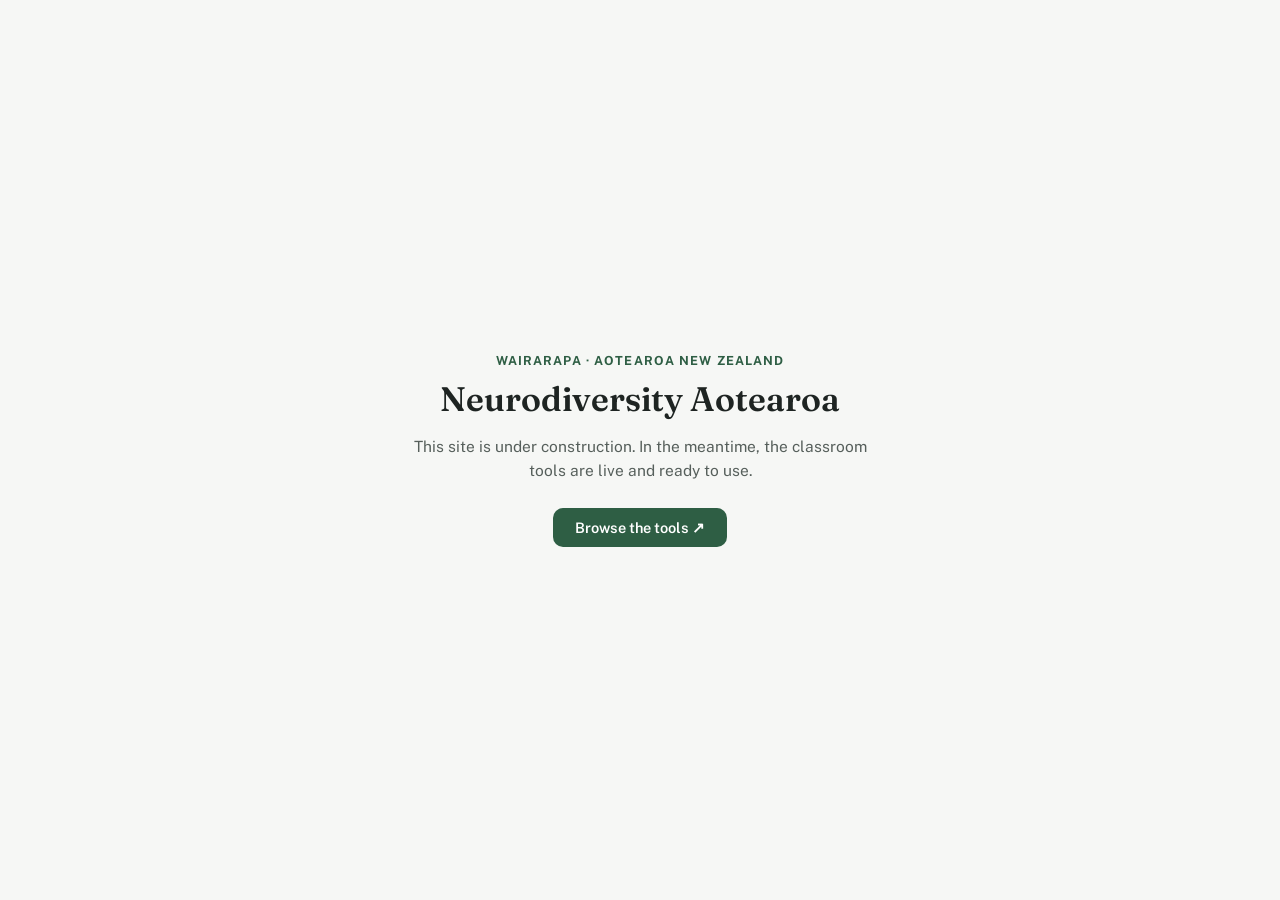
==== index.html @ 2de3a567 "Initial site: placeholder homepage and Tools page" ====
<!DOCTYPE html>
<html lang="en">
<head>
<meta charset="UTF-8">
<meta name="viewport" content="width=device-width, initial-scale=1.0">
<title>Neurodiversity Aotearoa</title>
<link rel="preconnect" href="https://fonts.googleapis.com">
<link rel="stylesheet" href="https://fonts.googleapis.com/css2?family=Fraunces:opsz,wght@9..144,500;9..144,600;9..144,700&family=Public+Sans:wght@400;500;600;700&display=swap">
<style>
  :root {
    --bg: #F6F7F5; --surface: #FFFFFF; --ink: #1E2422; --ink-soft: #565F5B;
    --navy: #1F3864; --accent-strong: #2E5E44; --accent-soft: #E4EFE6; --border: #DDE3DB;
  }
  @media (prefers-color-scheme: dark) {
    :root {
      --bg: #12161A; --surface: #1A2024; --ink: #ECEFEC; --ink-soft: #A9B2AC;
      --navy: #8FAAD6; --accent-strong: #98CDAE; --accent-soft: #1D2B24; --border: #2A3236;
    }
  }
  * { box-sizing: border-box; }
  body {
    margin: 0; min-height: 100vh; display: flex; align-items: center; justify-content: center;
    background: var(--bg); color: var(--ink);
    font-family: "Public Sans", -apple-system, "Segoe UI", Roboto, Arial, sans-serif;
    padding: 24px; text-align: center;
  }
  .card { max-width: 480px; }
  .eyebrow {
    font-size: 12.5px; font-weight: 700; letter-spacing: 0.09em; text-transform: uppercase;
    color: var(--accent-strong); display: block; margin-bottom: 10px;
  }
  h1 { font-family: "Fraunces", Georgia, serif; font-weight: 600; font-size: clamp(26px, 5vw, 34px); margin: 0 0 14px; }
  p { color: var(--ink-soft); font-size: 15.5px; line-height: 1.55; margin: 0 0 26px; }
  .btn {
    display: inline-flex; align-items: center; gap: 8px;
    font-family: "Public Sans", sans-serif; font-size: 14.5px; font-weight: 600;
    text-decoration: none; padding: 11px 22px; border-radius: 10px;
    background: var(--accent-strong); color: #FFFFFF;
  }
  .btn:hover { opacity: 0.9; }
</style>
</head>
<body>
  <div class="card">
    <span class="eyebrow">Wairarapa · Aotearoa New Zealand</span>
    <h1>Neurodiversity Aotearoa</h1>
    <p>This site is under construction. In the meantime, the classroom tools are live and ready to use.</p>
    <a class="btn" href="/tools/">Browse the tools ↗</a>
  </div>
</body>
</html>
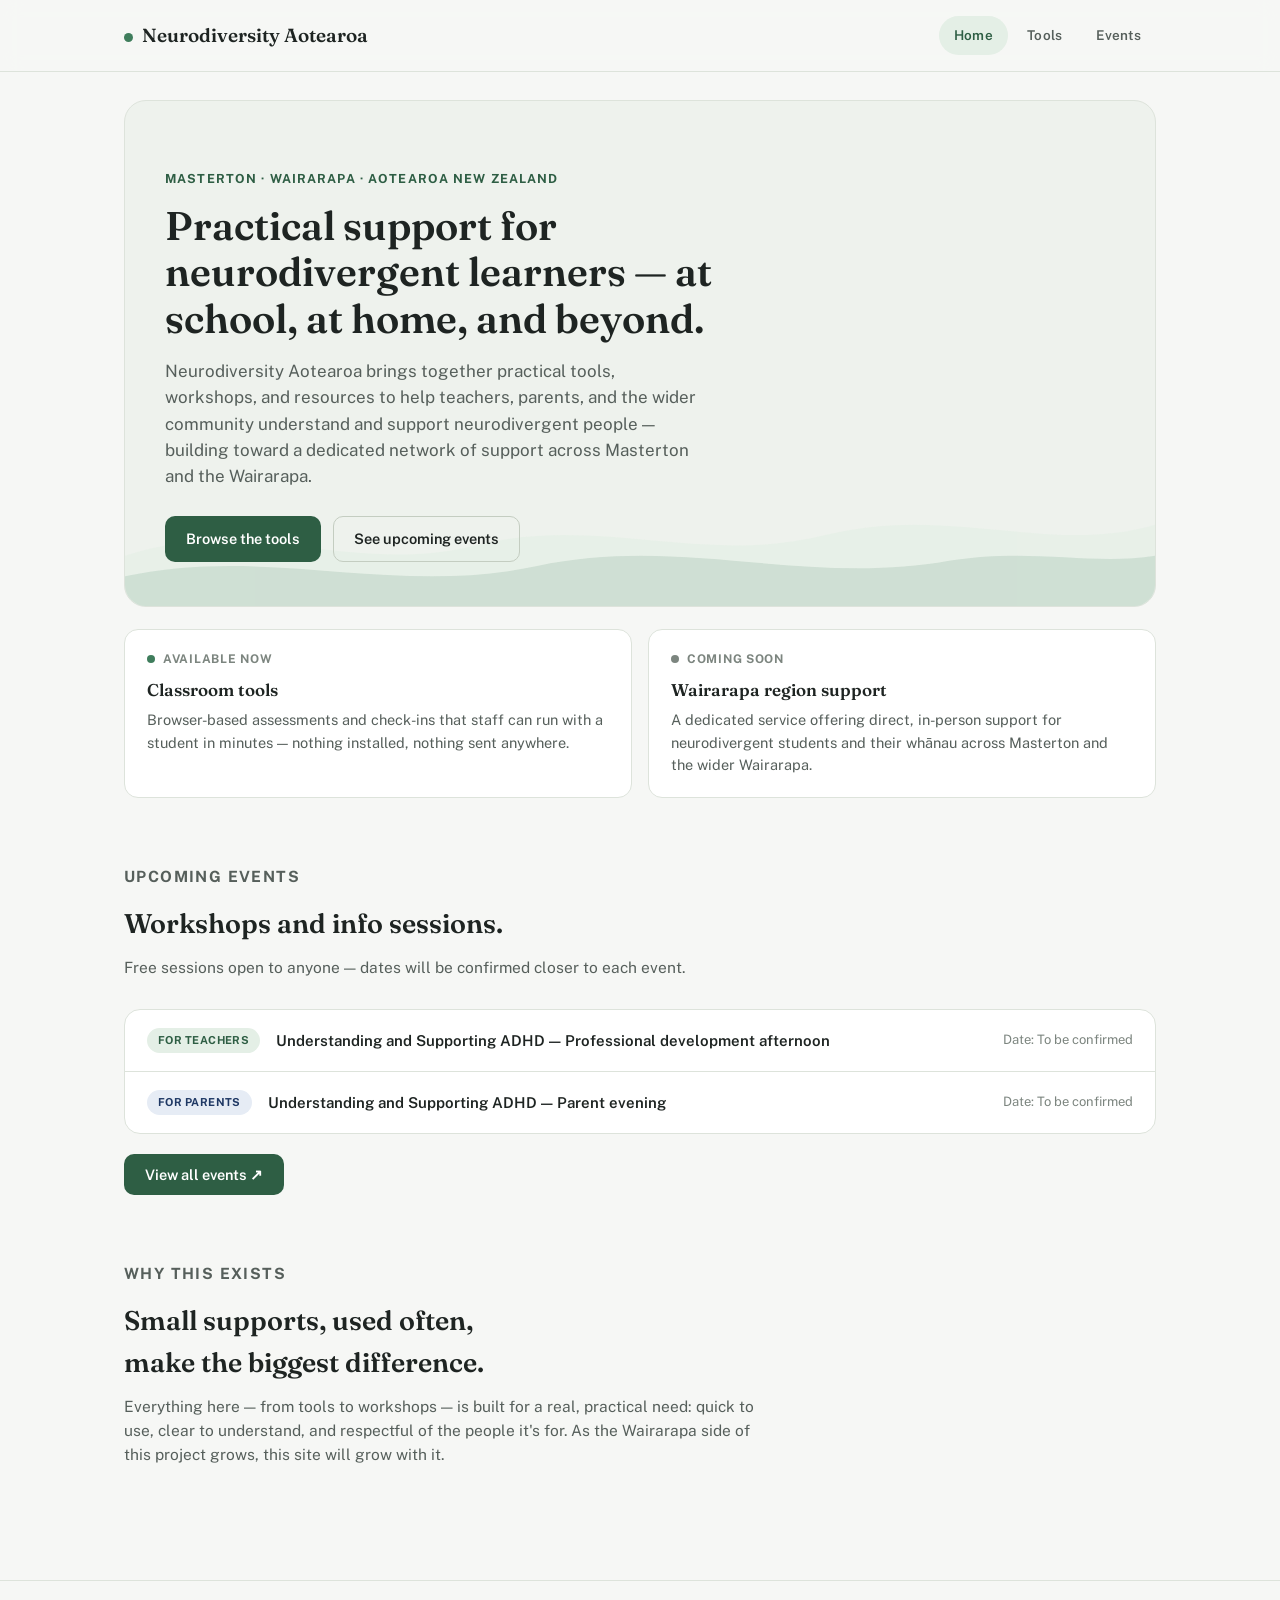
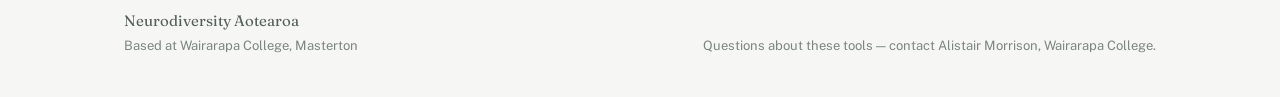
==== commit 1494cdee: "Publish full homepage with Events, link Tools nav to /tools/, add local SEO tags for Masterton/Waira" ====
--- a/index.html
+++ b/index.html
@@ -2,50 +2,577 @@
 <html lang="en">
 <head>
 <meta charset="UTF-8">
+<title>Neurodiversity Aotearoa — ADHD & Neurodiversity Support in Masterton & Wairarapa</title>
 <meta name="viewport" content="width=device-width, initial-scale=1.0">
-<title>Neurodiversity Aotearoa</title>
+<meta name="description" content="Practical ADHD and neurodiversity tools, workshops, and resources for teachers, parents, and whānau in Masterton and the wider Wairarapa, New Zealand.">
+<link rel="canonical" href="https://neurodiverse.nz/">
+<meta property="og:title" content="Neurodiversity Aotearoa">
+<meta property="og:description" content="Practical ADHD and neurodiversity tools, workshops, and resources for teachers, parents, and whānau in Masterton and the wider Wairarapa.">
+<meta property="og:type" content="website">
+<meta property="og:url" content="https://neurodiverse.nz/">
+<script type="application/ld+json">
+{
+  "@context": "https://schema.org",
+  "@type": "Organization",
+  "name": "Neurodiversity Aotearoa",
+  "url": "https://neurodiverse.nz/",
+  "description": "Practical ADHD and neurodiversity support — tools, workshops, and resources for teachers, parents, and the wider community.",
+  "areaServed": [
+    { "@type": "City", "name": "Masterton" },
+    { "@type": "AdministrativeArea", "name": "Wairarapa" }
+  ]
+}
+</script>
 <link rel="preconnect" href="https://fonts.googleapis.com">
-<link rel="stylesheet" href="https://fonts.googleapis.com/css2?family=Fraunces:opsz,wght@9..144,500;9..144,600;9..144,700&family=Public+Sans:wght@400;500;600;700&display=swap">
+<link rel="stylesheet" href="https://fonts.googleapis.com/css2?family=Fraunces:opsz,wght@9..144,400;9..144,500;9..144,600;9..144,700&family=Public+Sans:wght@400;500;600;700&display=swap">
 <style>
   :root {
-    --bg: #F6F7F5; --surface: #FFFFFF; --ink: #1E2422; --ink-soft: #565F5B;
-    --navy: #1F3864; --accent-strong: #2E5E44; --accent-soft: #E4EFE6; --border: #DDE3DB;
-  }
+    --bg: #F6F7F5;
+    --bg-hero: #EEF2ED;
+    --surface: #FFFFFF;
+    --surface-2: #EDF0EC;
+    --ink: #1E2422;
+    --ink-soft: #565F5B;
+    --ink-faint: #7C857F;
+    --navy: #1F3864;
+    --navy-strong: #142748;
+    --accent: #3F7D5C;
+    --accent-strong: #2E5E44;
+    --accent-soft: #E4EFE6;
+    --border: #DDE3DB;
+    --border-strong: #C4CDC1;
+    --navy-soft: #E6ECF5;
+    --focus: #2E5E44;
+  }
+
   @media (prefers-color-scheme: dark) {
-    :root {
-      --bg: #12161A; --surface: #1A2024; --ink: #ECEFEC; --ink-soft: #A9B2AC;
-      --navy: #8FAAD6; --accent-strong: #98CDAE; --accent-soft: #1D2B24; --border: #2A3236;
+    :root:not([data-theme="light"]) {
+      --bg: #12161A;
+      --bg-hero: #161C1F;
+      --surface: #1A2024;
+      --surface-2: #1F262A;
+      --ink: #ECEFEC;
+      --ink-soft: #A9B2AC;
+      --ink-faint: #7C877F;
+      --navy: #8FAAD6;
+      --navy-strong: #B4C7E5;
+      --accent: #78B896;
+      --accent-strong: #98CDAE;
+      --accent-soft: #1D2B24;
+      --border: #2A3236;
+      --border-strong: #384046;
+      --navy-soft: #1B2733;
+      --focus: #98CDAE;
     }
   }
+
+  :root[data-theme="dark"] {
+    --bg: #12161A;
+    --bg-hero: #161C1F;
+    --surface: #1A2024;
+    --surface-2: #1F262A;
+    --ink: #ECEFEC;
+    --ink-soft: #A9B2AC;
+    --ink-faint: #7C877F;
+    --navy: #8FAAD6;
+    --navy-strong: #B4C7E5;
+    --accent: #78B896;
+    --accent-strong: #98CDAE;
+    --accent-soft: #1D2B24;
+    --border: #2A3236;
+    --border-strong: #384046;
+    --navy-soft: #1B2733;
+    --focus: #98CDAE;
+  }
+
   * { box-sizing: border-box; }
+
+  html { scroll-behavior: smooth; }
+
   body {
-    margin: 0; min-height: 100vh; display: flex; align-items: center; justify-content: center;
-    background: var(--bg); color: var(--ink);
+    margin: 0;
+    background: var(--bg);
+    color: var(--ink);
     font-family: "Public Sans", -apple-system, "Segoe UI", Roboto, Arial, sans-serif;
-    padding: 24px; text-align: center;
-  }
-  .card { max-width: 480px; }
+    font-size: 16px;
+    line-height: 1.55;
+    -webkit-font-smoothing: antialiased;
+  }
+
+  h1, h2, h3 {
+    font-family: "Fraunces", Georgia, serif;
+    color: var(--ink);
+    margin: 0;
+    text-wrap: balance;
+    font-weight: 600;
+  }
+
+  a { color: var(--accent-strong); }
+
+  a:focus-visible, button:focus-visible {
+    outline: 2.5px solid var(--focus);
+    outline-offset: 2px;
+    border-radius: 4px;
+  }
+
   .eyebrow {
-    font-size: 12.5px; font-weight: 700; letter-spacing: 0.09em; text-transform: uppercase;
-    color: var(--accent-strong); display: block; margin-bottom: 10px;
-  }
-  h1 { font-family: "Fraunces", Georgia, serif; font-weight: 600; font-size: clamp(26px, 5vw, 34px); margin: 0 0 14px; }
-  p { color: var(--ink-soft); font-size: 15.5px; line-height: 1.55; margin: 0 0 26px; }
+    font-size: 12.5px;
+    font-weight: 700;
+    letter-spacing: 0.09em;
+    text-transform: uppercase;
+    color: var(--accent-strong);
+  }
+
+  /* ---------- header ---------- */
+  header {
+    position: sticky;
+    top: 0;
+    z-index: 20;
+    background: color-mix(in srgb, var(--bg) 88%, transparent);
+    backdrop-filter: blur(10px);
+    border-bottom: 1px solid var(--border);
+  }
+  .header-inner {
+    max-width: 1080px;
+    margin: 0 auto;
+    padding: 16px 24px;
+    display: flex;
+    align-items: center;
+    justify-content: space-between;
+    gap: 20px;
+  }
+  .wordmark {
+    display: flex;
+    align-items: baseline;
+    gap: 9px;
+    font-family: "Fraunces", Georgia, serif;
+    font-weight: 600;
+    font-size: 19px;
+    color: var(--ink);
+    text-decoration: none;
+    cursor: pointer;
+    background: none;
+    border: none;
+    padding: 0;
+  }
+  .wordmark .mark {
+    width: 9px; height: 9px; border-radius: 50%;
+    background: var(--accent);
+    flex: none;
+  }
+  .wordmark small {
+    font-family: "Public Sans", sans-serif;
+    font-weight: 600;
+    font-size: 11px;
+    letter-spacing: 0.08em;
+    text-transform: uppercase;
+    color: var(--ink-faint);
+  }
+  nav { display: flex; gap: 4px; }
+  nav button, nav a {
+    font-family: "Public Sans", sans-serif;
+    font-size: 13.5px;
+    font-weight: 600;
+    letter-spacing: 0.02em;
+    color: var(--ink-soft);
+    background: none;
+    border: none;
+    padding: 9px 15px;
+    border-radius: 999px;
+    cursor: pointer;
+    text-decoration: none;
+    display: inline-block;
+  }
+  nav button:hover, nav a:hover { color: var(--ink); background: var(--surface-2); }
+  nav button[aria-current="page"], nav a[aria-current="page"] {
+    color: var(--accent-strong);
+    background: var(--accent-soft);
+  }
+
+  main { max-width: 1080px; margin: 0 auto; padding: 0 24px; }
+  .view { display: none; }
+  .view.active { display: block; }
+
+  /* ---------- hero ---------- */
+  .hero {
+    position: relative;
+    overflow: hidden;
+    background: var(--bg-hero);
+    border: 1px solid var(--border);
+    border-radius: 22px;
+    margin-top: 28px;
+    padding: 56px 40px 44px;
+  }
+  .hero-ridge {
+    position: absolute;
+    left: 0; right: 0; bottom: -1px;
+    width: 100%;
+    height: auto;
+    opacity: 0.9;
+  }
+  .hero-inner { position: relative; max-width: 620px; }
+  .hero h1 {
+    font-size: clamp(28px, 4vw, 40px);
+    line-height: 1.16;
+    margin-top: 14px;
+  }
+  .hero p.lede {
+    margin-top: 16px;
+    font-size: 17px;
+    color: var(--ink-soft);
+    max-width: 54ch;
+  }
+  .hero-actions { margin-top: 26px; display: flex; gap: 12px; flex-wrap: wrap; }
+
   .btn {
-    display: inline-flex; align-items: center; gap: 8px;
-    font-family: "Public Sans", sans-serif; font-size: 14.5px; font-weight: 600;
-    text-decoration: none; padding: 11px 22px; border-radius: 10px;
-    background: var(--accent-strong); color: #FFFFFF;
-  }
-  .btn:hover { opacity: 0.9; }
+    display: inline-flex;
+    align-items: center;
+    gap: 8px;
+    font-family: "Public Sans", sans-serif;
+    font-size: 14.5px;
+    font-weight: 600;
+    text-decoration: none;
+    padding: 11px 20px;
+    border-radius: 10px;
+    border: 1.5px solid transparent;
+    cursor: pointer;
+  }
+  .btn-primary { background: var(--accent-strong); color: #FFFFFF; }
+  .btn-primary:hover { background: var(--accent); }
+  .btn-ghost { background: transparent; border-color: var(--border-strong); color: var(--ink); }
+  .btn-ghost:hover { border-color: var(--accent-strong); color: var(--accent-strong); }
+
+  /* ---------- status strip ---------- */
+  .status-grid {
+    margin-top: 22px;
+    display: grid;
+    grid-template-columns: 1fr 1fr;
+    gap: 16px;
+  }
+  @media (max-width: 640px) { .status-grid { grid-template-columns: 1fr; } }
+  .status-card {
+    background: var(--surface);
+    border: 1px solid var(--border);
+    border-radius: 14px;
+    padding: 20px 22px;
+  }
+  .status-head { display: flex; align-items: center; gap: 8px; margin-bottom: 8px; }
+  .status-dot { width: 8px; height: 8px; border-radius: 50%; flex: none; }
+  .status-dot.live { background: var(--accent); }
+  .status-dot.next { background: var(--ink-faint); }
+  .status-label { font-size: 12px; font-weight: 700; letter-spacing: 0.06em; text-transform: uppercase; color: var(--ink-faint); }
+  .status-card h3 { font-size: 17px; font-weight: 600; margin-bottom: 6px; }
+  .status-card p { margin: 0; font-size: 14.5px; color: var(--ink-soft); }
+
+  /* ---------- section ---------- */
+  section.block { padding: 56px 0 24px; }
+  .section-head { max-width: 640px; margin-bottom: 30px; }
+  .section-head h2 { font-size: 27px; margin-top: 8px; }
+  .section-head p { margin-top: 10px; color: var(--ink-soft); font-size: 15.5px; }
+
+  /* ---------- tool cards ---------- */
+  .tool-grid {
+    display: grid;
+    grid-template-columns: repeat(2, 1fr);
+    gap: 20px;
+  }
+  @media (max-width: 720px) { .tool-grid { grid-template-columns: 1fr; } }
+
+  .tool-card {
+    background: var(--surface);
+    border: 1px solid var(--border);
+    border-radius: 16px;
+    padding: 26px 26px 24px;
+    display: flex;
+    flex-direction: column;
+    gap: 14px;
+  }
+  .tool-icon {
+    width: 42px; height: 42px;
+    border-radius: 11px;
+    background: var(--accent-soft);
+    color: var(--accent-strong);
+    display: flex; align-items: center; justify-content: center;
+    font-size: 19px;
+    flex: none;
+  }
+  .tool-card h3 { font-size: 19px; font-weight: 600; }
+  .tool-card p.desc { margin: 0; color: var(--ink-soft); font-size: 14.5px; flex: 1; }
+  .tool-meta {
+    display: flex; flex-wrap: wrap; gap: 8px;
+  }
+  .tool-tag {
+    font-size: 11.5px; font-weight: 600; letter-spacing: 0.03em;
+    color: var(--ink-faint);
+    background: var(--surface-2);
+    border: 1px solid var(--border);
+    border-radius: 999px;
+    padding: 4px 10px;
+  }
+  .tool-card .btn { margin-top: 4px; align-self: flex-start; }
+
+  /* ---------- event cards ---------- */
+  .event-grid {
+    display: grid;
+    grid-template-columns: repeat(2, 1fr);
+    gap: 20px;
+  }
+  @media (max-width: 720px) { .event-grid { grid-template-columns: 1fr; } }
+
+  .event-card {
+    background: var(--surface);
+    border: 1px solid var(--border);
+    border-radius: 16px;
+    padding: 26px 26px 24px;
+    display: flex;
+    flex-direction: column;
+    gap: 14px;
+  }
+  .event-tag {
+    display: inline-flex;
+    align-self: flex-start;
+    font-size: 11px;
+    font-weight: 700;
+    letter-spacing: 0.04em;
+    text-transform: uppercase;
+    padding: 4px 11px;
+    border-radius: 999px;
+  }
+  .event-tag.teachers { background: var(--accent-soft); color: var(--accent-strong); }
+  .event-tag.parents { background: var(--navy-soft); color: var(--navy); }
+  .event-card h3 { font-size: 19px; font-weight: 600; }
+  .event-subtitle { margin: -8px 0 0; font-size: 13.5px; color: var(--ink-faint); font-style: italic; }
+  .event-card p.desc { margin: 0; color: var(--ink-soft); font-size: 14.5px; }
+  .event-meta {
+    display: grid;
+    grid-template-columns: 1fr 1fr;
+    gap: 12px 16px;
+    margin: 4px 0 0;
+    padding-top: 16px;
+    border-top: 1px solid var(--border);
+  }
+  .event-meta div { display: flex; flex-direction: column; gap: 2px; }
+  .event-meta dt { font-size: 11px; font-weight: 700; letter-spacing: 0.05em; text-transform: uppercase; color: var(--ink-faint); }
+  .event-meta dd { margin: 0; font-size: 14px; color: var(--ink); }
+
+  /* ---------- compact event list (home preview) ---------- */
+  .event-list {
+    background: var(--surface);
+    border: 1px solid var(--border);
+    border-radius: 16px;
+    overflow: hidden;
+  }
+  .event-list-row {
+    display: flex;
+    align-items: center;
+    flex-wrap: wrap;
+    gap: 12px 16px;
+    padding: 18px 22px;
+  }
+  .event-list-row + .event-list-row { border-top: 1px solid var(--border); }
+  .event-row-title { font-size: 15px; font-weight: 600; color: var(--ink); flex: 1; min-width: 220px; }
+  .event-row-date { font-size: 13px; color: var(--ink-faint); flex: none; }
+
+  .more-note {
+    margin-top: 22px;
+    padding: 16px 20px;
+    border: 1px dashed var(--border-strong);
+    border-radius: 14px;
+    font-size: 14px;
+    color: var(--ink-faint);
+  }
+
+  /* ---------- footer ---------- */
+  footer {
+    margin-top: 60px;
+    border-top: 1px solid var(--border);
+  }
+  .footer-inner {
+    max-width: 1080px; margin: 0 auto; padding: 28px 24px 40px;
+    display: flex; justify-content: space-between; align-items: flex-end; gap: 20px; flex-wrap: wrap;
+  }
+  .footer-inner p { margin: 0; font-size: 13px; color: var(--ink-faint); }
+  .footer-inner .org { font-family: "Fraunces", Georgia, serif; font-size: 15px; color: var(--ink-soft); margin-bottom: 4px; }
+
+  @media (prefers-reduced-motion: reduce) {
+    html { scroll-behavior: auto; }
+  }
 </style>
 </head>
 <body>
-  <div class="card">
-    <span class="eyebrow">Wairarapa · Aotearoa New Zealand</span>
-    <h1>Neurodiversity Aotearoa</h1>
-    <p>This site is under construction. In the meantime, the classroom tools are live and ready to use.</p>
-    <a class="btn" href="/tools/">Browse the tools ↗</a>
+<header>
+  <div class="header-inner">
+    <button class="wordmark" data-nav="home" aria-label="Neurodiversity Aotearoa, go to home">
+      <span class="mark"></span>
+      Neurodiversity Aotearoa
+    </button>
+    <nav>
+      <button data-nav="home" aria-current="page">Home</button>
+      <a href="/tools/">Tools</a>
+      <button data-nav="events">Events</button>
+    </nav>
   </div>
+</header>
+
+<main>
+
+  <section id="view-home" class="view active">
+    <div class="hero">
+      <svg class="hero-ridge" viewBox="0 0 1000 140" preserveAspectRatio="none" aria-hidden="true">
+        <path d="M0,90 C 120,50 220,110 340,80 C 460,50 560,100 680,70 C 800,40 900,90 1000,60 L1000,140 L0,140 Z" fill="var(--accent-soft)" opacity="0.7"></path>
+        <path d="M0,110 C 140,80 260,130 400,100 C 540,70 660,120 800,95 C 880,82 940,100 1000,90 L1000,140 L0,140 Z" fill="var(--accent)" opacity="0.16"></path>
+      </svg>
+      <div class="hero-inner">
+        <p class="eyebrow">Masterton · Wairarapa · Aotearoa New Zealand</p>
+        <h1>Practical support for neurodivergent learners — at school, at home, and beyond.</h1>
+        <p class="lede">Neurodiversity Aotearoa brings together practical tools, workshops, and resources to help teachers, parents, and the wider community understand and support neurodivergent people — building toward a dedicated network of support across Masterton and the Wairarapa.</p>
+        <div class="hero-actions">
+          <a class="btn btn-primary" href="/tools/">Browse the tools</a>
+          <button class="btn btn-ghost" data-nav="events">See upcoming events</button>
+        </div>
+      </div>
+    </div>
+
+    <div class="status-grid">
+      <div class="status-card">
+        <div class="status-head">
+          <span class="status-dot live"></span>
+          <span class="status-label">Available now</span>
+        </div>
+        <h3>Classroom tools</h3>
+        <p>Browser-based assessments and check-ins that staff can run with a student in minutes — nothing installed, nothing sent anywhere.</p>
+      </div>
+      <div class="status-card">
+        <div class="status-head">
+          <span class="status-dot next"></span>
+          <span class="status-label">Coming soon</span>
+        </div>
+        <h3>Wairarapa region support</h3>
+        <p>A dedicated service offering direct, in-person support for neurodivergent students and their whānau across Masterton and the wider Wairarapa.</p>
+      </div>
+    </div>
+
+    <section class="block" style="padding-bottom:0;">
+      <div class="section-head">
+        <p class="eyebrow">Upcoming Events</p>
+        <h2>Workshops and info sessions.</h2>
+        <p>Free sessions open to anyone — dates will be confirmed closer to each event.</p>
+      </div>
+
+      <div class="event-list">
+        <div class="event-list-row">
+          <span class="event-tag teachers">For Teachers</span>
+          <span class="event-row-title">Understanding and Supporting ADHD — Professional development afternoon</span>
+          <span class="event-row-date">Date: To be confirmed</span>
+        </div>
+        <div class="event-list-row">
+          <span class="event-tag parents">For Parents</span>
+          <span class="event-row-title">Understanding and Supporting ADHD — Parent evening</span>
+          <span class="event-row-date">Date: To be confirmed</span>
+        </div>
+      </div>
+
+      <div style="margin-top:20px;">
+        <button class="btn btn-primary" data-nav="events">View all events ↗</button>
+      </div>
+    </section>
+
+    <section class="block">
+      <div class="section-head">
+        <p class="eyebrow">Why this exists</p>
+        <h2>Small supports, used often, make the biggest difference.</h2>
+        <p>Everything here — from tools to workshops — is built for a real, practical need: quick to use, clear to understand, and respectful of the people it's for. As the Wairarapa side of this project grows, this site will grow with it.</p>
+      </div>
+    </section>
+  </section>
+
+  <section id="view-events" class="view">
+    <section class="block" style="padding-top:40px;">
+      <div class="section-head">
+        <p class="eyebrow">Upcoming Events</p>
+        <h2>Workshops and info sessions.</h2>
+        <p>Free sessions open to anyone — dates, times, and locations below will be confirmed closer to each event.</p>
+      </div>
+
+      <div class="event-grid">
+        <article class="event-card">
+          <span class="event-tag teachers">For Teachers</span>
+          <div>
+            <h3>Understanding and Supporting ADHD</h3>
+            <p class="event-subtitle">Professional development afternoon</p>
+          </div>
+          <p class="desc">This afternoon session explores ADHD through both a neuroscience and developmental lens — what it is, what causes it, and how it connects to executive function skills like memory, attention, and self-regulation. We'll unpack how these challenges show up in everyday classroom moments, and build them into a practical framework for support: lowering stress, tapping into student strengths, and teaching key skills directly.</p>
+          <p class="desc">Grounded in real classroom practice, the focus isn't on learning something entirely new — it's on recognising the tools you already have, and applying them with intention for students with ADHD. You'll leave with working examples and strategies you can put into practice straight away.</p>
+          <dl class="event-meta">
+            <div><dt>Date</dt><dd>To be confirmed</dd></div>
+            <div><dt>Time</dt><dd>To be confirmed</dd></div>
+            <div><dt>Location</dt><dd>To be confirmed</dd></div>
+            <div><dt>Cost</dt><dd>Free</dd></div>
+          </dl>
+        </article>
+
+        <article class="event-card">
+          <span class="event-tag parents">For Parents</span>
+          <div>
+            <h3>Understanding and Supporting ADHD</h3>
+            <p class="event-subtitle">Parent evening</p>
+          </div>
+          <p class="desc">This evening offers parents and caregivers a clear, practical introduction to ADHD — what it is, how it connects to key life skills, and what the diagnosis and screening process actually involves, including an honest look at what medication can and can't do.</p>
+          <p class="desc">From there, the focus shifts to home: practical strategies for lowering stress, building on your child's strengths, and teaching key skills in everyday family life. Whether you're just starting to notice signs or supporting a child with an existing diagnosis, the evening is designed to meet you where you are — and it closes with an open Q&A for whatever's on your mind.</p>
+          <dl class="event-meta">
+            <div><dt>Date</dt><dd>To be confirmed</dd></div>
+            <div><dt>Time</dt><dd>To be confirmed</dd></div>
+            <div><dt>Location</dt><dd>To be confirmed</dd></div>
+            <div><dt>Cost</dt><dd>Free</dd></div>
+          </dl>
+        </article>
+      </div>
+    </section>
+  </section>
+
+</main>
+
+<footer>
+  <div class="footer-inner">
+    <div>
+      <p class="org">Neurodiversity Aotearoa</p>
+      <p>Based at Wairarapa College, Masterton</p>
+    </div>
+    <p>Questions about these tools — contact Alistair Morrison, Wairarapa College.</p>
+  </div>
+</footer>
+
+<script>
+  const views = {
+    home: document.getElementById("view-home"),
+    events: document.getElementById("view-events"),
+  };
+  const navButtons = document.querySelectorAll("[data-nav]");
+
+  function setView(name, opts) {
+    opts = opts || {};
+    if (!views[name]) name = "home";
+    Object.keys(views).forEach((key) => {
+      views[key].classList.toggle("active", key === name);
+    });
+    document.querySelectorAll("nav button[data-nav]").forEach((btn) => {
+      if (btn.dataset.nav === name) btn.setAttribute("aria-current", "page");
+      else btn.removeAttribute("aria-current");
+    });
+    if (!opts.skipHash) {
+      history.replaceState(null, "", "#" + name);
+    }
+    if (!opts.skipScroll) {
+      window.scrollTo({ top: 0, behavior: "auto" });
+    }
+  }
+
+  navButtons.forEach((btn) => {
+    btn.addEventListener("click", () => setView(btn.dataset.nav));
+  });
+
+  const initial = (location.hash || "").replace("#", "");
+  setView(views[initial] ? initial : "home", { skipHash: true, skipScroll: true });
+</script>
 </body>
 </html>
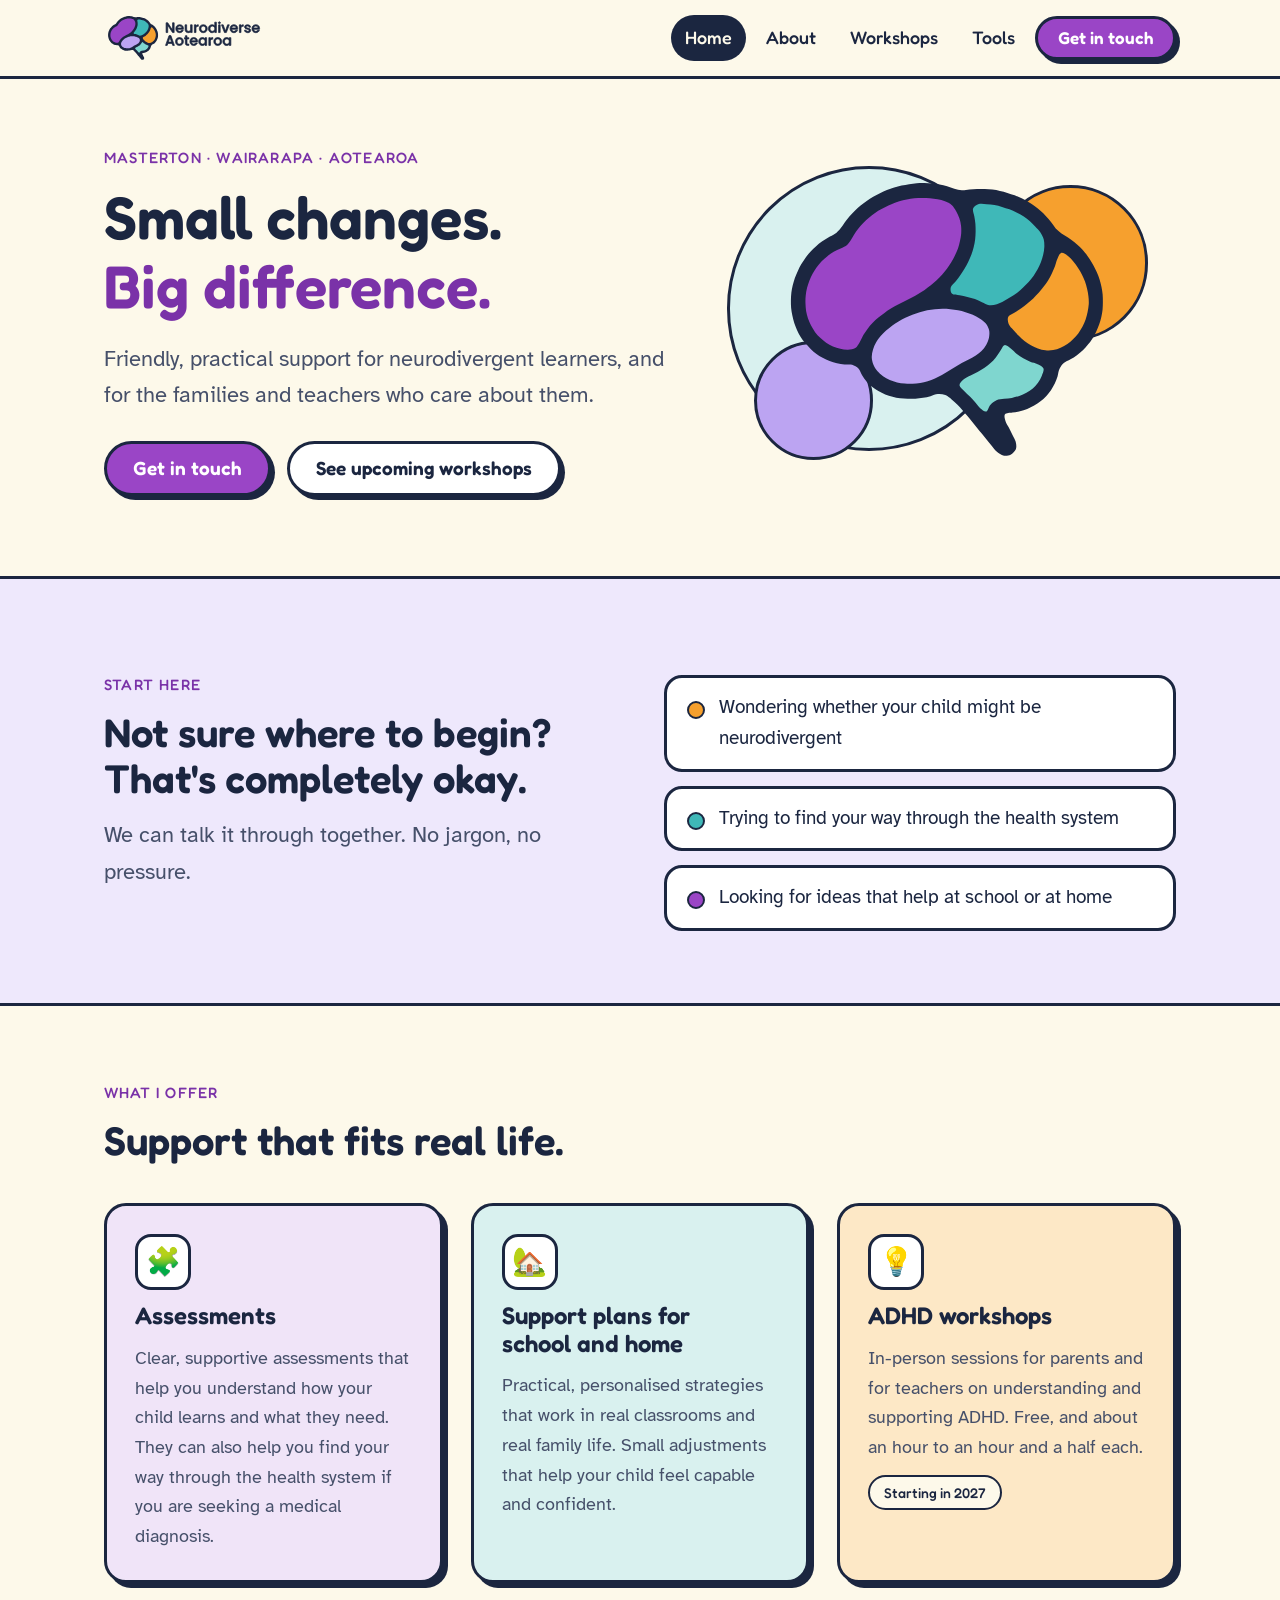
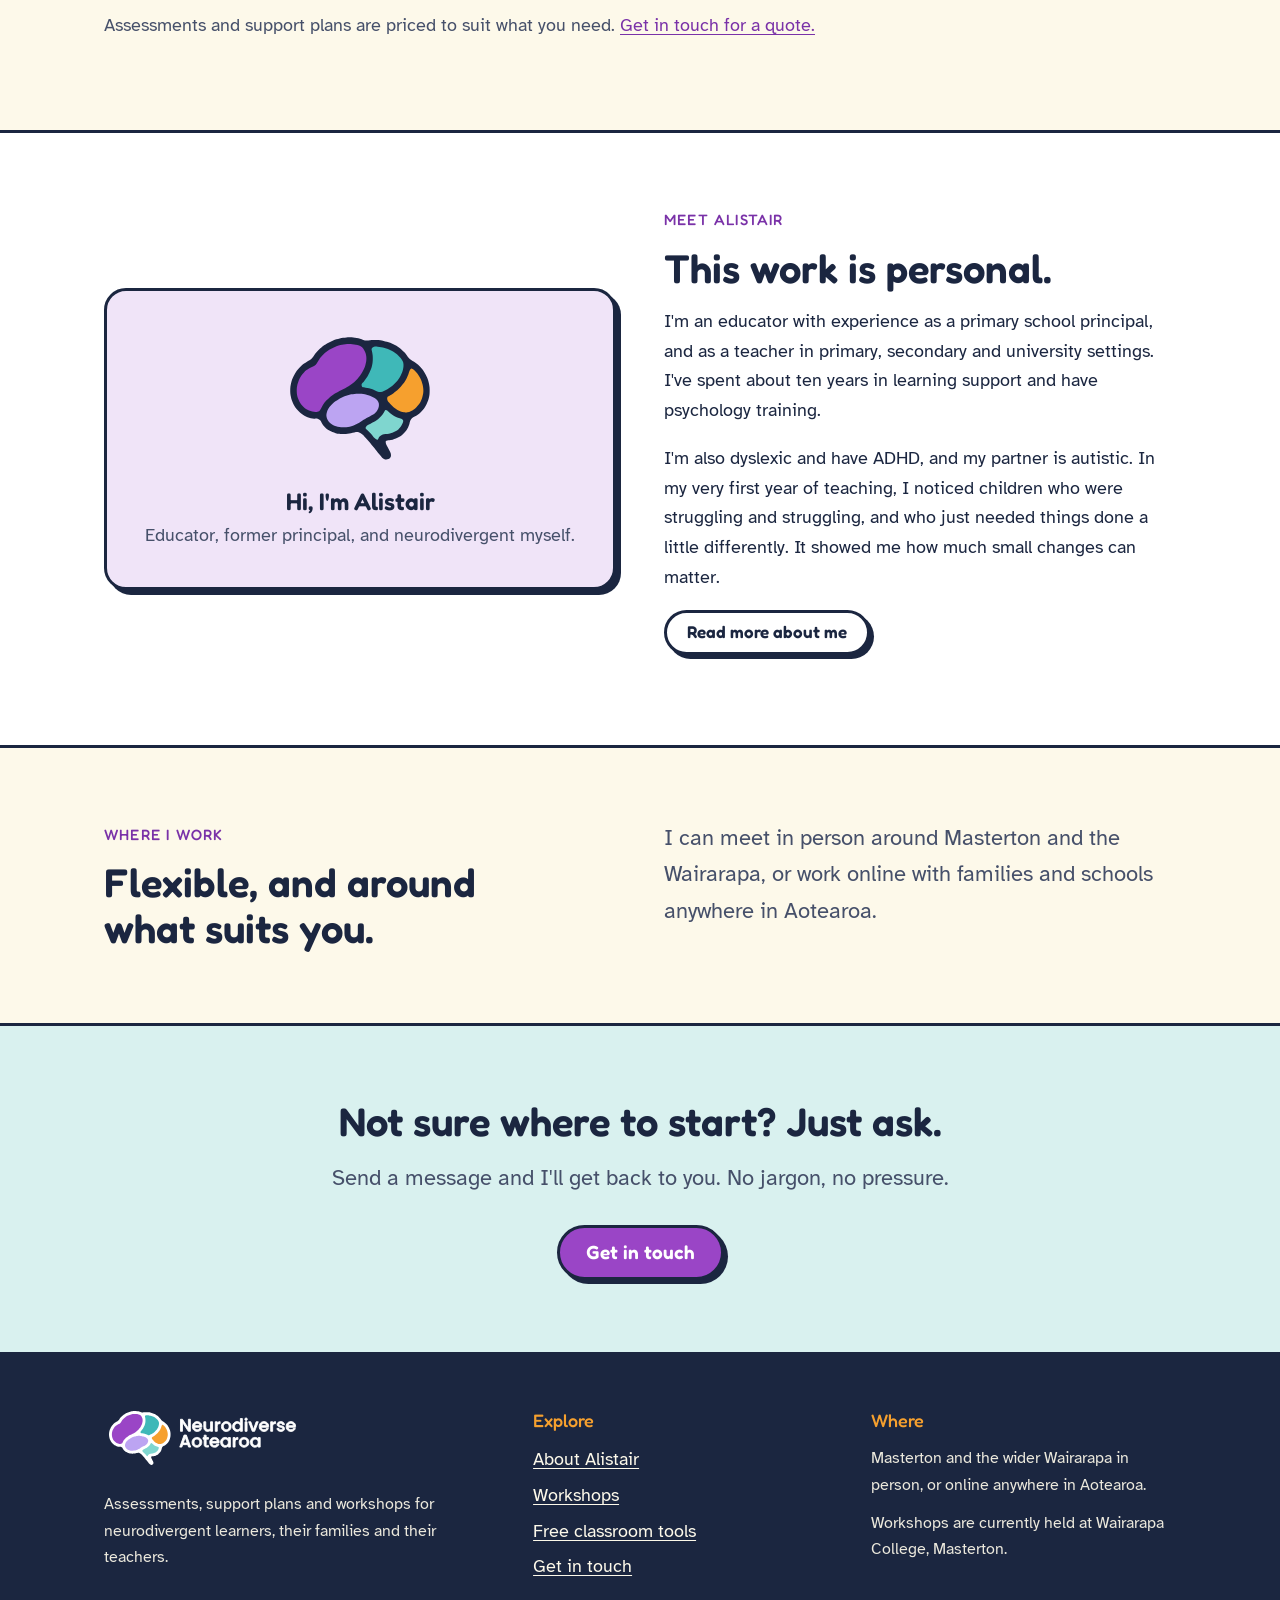
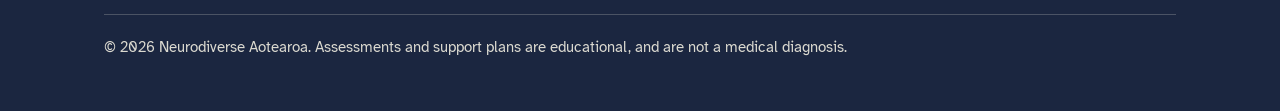
==== commit 53282063: "Redesign site as Neurodiverse Aotearoa practice site New home, About, Workshops and Contact pages, s" ====
--- a/index.html
+++ b/index.html
@@ -1,578 +1,183 @@
 <!DOCTYPE html>
-<html lang="en">
+<html lang="en-NZ">
 <head>
-<meta charset="UTF-8">
-<title>Neurodiversity Aotearoa — ADHD & Neurodiversity Support in Masterton & Wairarapa</title>
-<meta name="viewport" content="width=device-width, initial-scale=1.0">
-<meta name="description" content="Practical ADHD and neurodiversity tools, workshops, and resources for teachers, parents, and whānau in Masterton and the wider Wairarapa, New Zealand.">
+<meta charset="utf-8">
+<meta name="viewport" content="width=device-width, initial-scale=1">
+<title>Neurodiverse Aotearoa — assessments, support plans and ADHD workshops in Wairarapa</title>
+<meta name="description" content="Friendly, practical support for neurodivergent learners and the families and teachers who care about them. Assessments, support plans for school and home, and ADHD workshops in Masterton and the Wairarapa.">
 <link rel="canonical" href="https://neurodiverse.nz/">
-<meta property="og:title" content="Neurodiversity Aotearoa">
-<meta property="og:description" content="Practical ADHD and neurodiversity tools, workshops, and resources for teachers, parents, and whānau in Masterton and the wider Wairarapa.">
+<meta name="theme-color" content="#FDF9EA">
+<link rel="icon" type="image/svg+xml" href="/assets/favicon.svg">
+<link rel="apple-touch-icon" href="/assets/icon-512.png">
 <meta property="og:type" content="website">
+<meta property="og:site_name" content="Neurodiverse Aotearoa">
+<meta property="og:title" content="Neurodiverse Aotearoa — assessments, support plans and ADHD workshops in Wairarapa">
+<meta property="og:description" content="Friendly, practical support for neurodivergent learners and the families and teachers who care about them. Assessments, support plans for school and home, and ADHD workshops in Masterton and the Wairarapa.">
 <meta property="og:url" content="https://neurodiverse.nz/">
+<meta property="og:image" content="https://neurodiverse.nz/assets/icon-512.png">
+<meta name="twitter:card" content="summary">
+<link rel="preconnect" href="https://fonts.googleapis.com"><link rel="preconnect" href="https://fonts.gstatic.com" crossorigin><link rel="stylesheet" href="https://fonts.googleapis.com/css2?family=Atkinson+Hyperlegible:ital,wght@0,400;0,700;1,400&family=Fredoka:wght@400;500;600&display=swap">
+<link rel="stylesheet" href="/assets/style.css">
 <script type="application/ld+json">
 {
   "@context": "https://schema.org",
-  "@type": "Organization",
-  "name": "Neurodiversity Aotearoa",
+  "@type": "ProfessionalService",
+  "name": "Neurodiverse Aotearoa",
   "url": "https://neurodiverse.nz/",
-  "description": "Practical ADHD and neurodiversity support — tools, workshops, and resources for teachers, parents, and the wider community.",
-  "areaServed": [
-    { "@type": "City", "name": "Masterton" },
-    { "@type": "AdministrativeArea", "name": "Wairarapa" }
-  ]
+  "description": "Assessments, support plans for school and home, and ADHD workshops for neurodivergent learners, families and teachers in Masterton and the Wairarapa.",
+  "areaServed": [{"@type": "AdministrativeArea", "name": "Wairarapa"}, {"@type": "Country", "name": "New Zealand"}],
+  "address": {"@type": "PostalAddress", "addressLocality": "Masterton", "addressRegion": "Wellington", "addressCountry": "NZ"},
+  "founder": {"@type": "Person", "name": "Alistair Morrison"}
 }
 </script>
-<link rel="preconnect" href="https://fonts.googleapis.com">
-<link rel="stylesheet" href="https://fonts.googleapis.com/css2?family=Fraunces:opsz,wght@9..144,400;9..144,500;9..144,600;9..144,700&family=Public+Sans:wght@400;500;600;700&display=swap">
-<style>
-  :root {
-    --bg: #F6F7F5;
-    --bg-hero: #EEF2ED;
-    --surface: #FFFFFF;
-    --surface-2: #EDF0EC;
-    --ink: #1E2422;
-    --ink-soft: #565F5B;
-    --ink-faint: #7C857F;
-    --navy: #1F3864;
-    --navy-strong: #142748;
-    --accent: #3F7D5C;
-    --accent-strong: #2E5E44;
-    --accent-soft: #E4EFE6;
-    --border: #DDE3DB;
-    --border-strong: #C4CDC1;
-    --navy-soft: #E6ECF5;
-    --focus: #2E5E44;
-  }
-
-  @media (prefers-color-scheme: dark) {
-    :root:not([data-theme="light"]) {
-      --bg: #12161A;
-      --bg-hero: #161C1F;
-      --surface: #1A2024;
-      --surface-2: #1F262A;
-      --ink: #ECEFEC;
-      --ink-soft: #A9B2AC;
-      --ink-faint: #7C877F;
-      --navy: #8FAAD6;
-      --navy-strong: #B4C7E5;
-      --accent: #78B896;
-      --accent-strong: #98CDAE;
-      --accent-soft: #1D2B24;
-      --border: #2A3236;
-      --border-strong: #384046;
-      --navy-soft: #1B2733;
-      --focus: #98CDAE;
-    }
-  }
-
-  :root[data-theme="dark"] {
-    --bg: #12161A;
-    --bg-hero: #161C1F;
-    --surface: #1A2024;
-    --surface-2: #1F262A;
-    --ink: #ECEFEC;
-    --ink-soft: #A9B2AC;
-    --ink-faint: #7C877F;
-    --navy: #8FAAD6;
-    --navy-strong: #B4C7E5;
-    --accent: #78B896;
-    --accent-strong: #98CDAE;
-    --accent-soft: #1D2B24;
-    --border: #2A3236;
-    --border-strong: #384046;
-    --navy-soft: #1B2733;
-    --focus: #98CDAE;
-  }
-
-  * { box-sizing: border-box; }
-
-  html { scroll-behavior: smooth; }
-
-  body {
-    margin: 0;
-    background: var(--bg);
-    color: var(--ink);
-    font-family: "Public Sans", -apple-system, "Segoe UI", Roboto, Arial, sans-serif;
-    font-size: 16px;
-    line-height: 1.55;
-    -webkit-font-smoothing: antialiased;
-  }
-
-  h1, h2, h3 {
-    font-family: "Fraunces", Georgia, serif;
-    color: var(--ink);
-    margin: 0;
-    text-wrap: balance;
-    font-weight: 600;
-  }
-
-  a { color: var(--accent-strong); }
-
-  a:focus-visible, button:focus-visible {
-    outline: 2.5px solid var(--focus);
-    outline-offset: 2px;
-    border-radius: 4px;
-  }
-
-  .eyebrow {
-    font-size: 12.5px;
-    font-weight: 700;
-    letter-spacing: 0.09em;
-    text-transform: uppercase;
-    color: var(--accent-strong);
-  }
-
-  /* ---------- header ---------- */
-  header {
-    position: sticky;
-    top: 0;
-    z-index: 20;
-    background: color-mix(in srgb, var(--bg) 88%, transparent);
-    backdrop-filter: blur(10px);
-    border-bottom: 1px solid var(--border);
-  }
-  .header-inner {
-    max-width: 1080px;
-    margin: 0 auto;
-    padding: 16px 24px;
-    display: flex;
-    align-items: center;
-    justify-content: space-between;
-    gap: 20px;
-  }
-  .wordmark {
-    display: flex;
-    align-items: baseline;
-    gap: 9px;
-    font-family: "Fraunces", Georgia, serif;
-    font-weight: 600;
-    font-size: 19px;
-    color: var(--ink);
-    text-decoration: none;
-    cursor: pointer;
-    background: none;
-    border: none;
-    padding: 0;
-  }
-  .wordmark .mark {
-    width: 9px; height: 9px; border-radius: 50%;
-    background: var(--accent);
-    flex: none;
-  }
-  .wordmark small {
-    font-family: "Public Sans", sans-serif;
-    font-weight: 600;
-    font-size: 11px;
-    letter-spacing: 0.08em;
-    text-transform: uppercase;
-    color: var(--ink-faint);
-  }
-  nav { display: flex; gap: 4px; }
-  nav button, nav a {
-    font-family: "Public Sans", sans-serif;
-    font-size: 13.5px;
-    font-weight: 600;
-    letter-spacing: 0.02em;
-    color: var(--ink-soft);
-    background: none;
-    border: none;
-    padding: 9px 15px;
-    border-radius: 999px;
-    cursor: pointer;
-    text-decoration: none;
-    display: inline-block;
-  }
-  nav button:hover, nav a:hover { color: var(--ink); background: var(--surface-2); }
-  nav button[aria-current="page"], nav a[aria-current="page"] {
-    color: var(--accent-strong);
-    background: var(--accent-soft);
-  }
-
-  main { max-width: 1080px; margin: 0 auto; padding: 0 24px; }
-  .view { display: none; }
-  .view.active { display: block; }
-
-  /* ---------- hero ---------- */
-  .hero {
-    position: relative;
-    overflow: hidden;
-    background: var(--bg-hero);
-    border: 1px solid var(--border);
-    border-radius: 22px;
-    margin-top: 28px;
-    padding: 56px 40px 44px;
-  }
-  .hero-ridge {
-    position: absolute;
-    left: 0; right: 0; bottom: -1px;
-    width: 100%;
-    height: auto;
-    opacity: 0.9;
-  }
-  .hero-inner { position: relative; max-width: 620px; }
-  .hero h1 {
-    font-size: clamp(28px, 4vw, 40px);
-    line-height: 1.16;
-    margin-top: 14px;
-  }
-  .hero p.lede {
-    margin-top: 16px;
-    font-size: 17px;
-    color: var(--ink-soft);
-    max-width: 54ch;
-  }
-  .hero-actions { margin-top: 26px; display: flex; gap: 12px; flex-wrap: wrap; }
-
-  .btn {
-    display: inline-flex;
-    align-items: center;
-    gap: 8px;
-    font-family: "Public Sans", sans-serif;
-    font-size: 14.5px;
-    font-weight: 600;
-    text-decoration: none;
-    padding: 11px 20px;
-    border-radius: 10px;
-    border: 1.5px solid transparent;
-    cursor: pointer;
-  }
-  .btn-primary { background: var(--accent-strong); color: #FFFFFF; }
-  .btn-primary:hover { background: var(--accent); }
-  .btn-ghost { background: transparent; border-color: var(--border-strong); color: var(--ink); }
-  .btn-ghost:hover { border-color: var(--accent-strong); color: var(--accent-strong); }
-
-  /* ---------- status strip ---------- */
-  .status-grid {
-    margin-top: 22px;
-    display: grid;
-    grid-template-columns: 1fr 1fr;
-    gap: 16px;
-  }
-  @media (max-width: 640px) { .status-grid { grid-template-columns: 1fr; } }
-  .status-card {
-    background: var(--surface);
-    border: 1px solid var(--border);
-    border-radius: 14px;
-    padding: 20px 22px;
-  }
-  .status-head { display: flex; align-items: center; gap: 8px; margin-bottom: 8px; }
-  .status-dot { width: 8px; height: 8px; border-radius: 50%; flex: none; }
-  .status-dot.live { background: var(--accent); }
-  .status-dot.next { background: var(--ink-faint); }
-  .status-label { font-size: 12px; font-weight: 700; letter-spacing: 0.06em; text-transform: uppercase; color: var(--ink-faint); }
-  .status-card h3 { font-size: 17px; font-weight: 600; margin-bottom: 6px; }
-  .status-card p { margin: 0; font-size: 14.5px; color: var(--ink-soft); }
-
-  /* ---------- section ---------- */
-  section.block { padding: 56px 0 24px; }
-  .section-head { max-width: 640px; margin-bottom: 30px; }
-  .section-head h2 { font-size: 27px; margin-top: 8px; }
-  .section-head p { margin-top: 10px; color: var(--ink-soft); font-size: 15.5px; }
-
-  /* ---------- tool cards ---------- */
-  .tool-grid {
-    display: grid;
-    grid-template-columns: repeat(2, 1fr);
-    gap: 20px;
-  }
-  @media (max-width: 720px) { .tool-grid { grid-template-columns: 1fr; } }
-
-  .tool-card {
-    background: var(--surface);
-    border: 1px solid var(--border);
-    border-radius: 16px;
-    padding: 26px 26px 24px;
-    display: flex;
-    flex-direction: column;
-    gap: 14px;
-  }
-  .tool-icon {
-    width: 42px; height: 42px;
-    border-radius: 11px;
-    background: var(--accent-soft);
-    color: var(--accent-strong);
-    display: flex; align-items: center; justify-content: center;
-    font-size: 19px;
-    flex: none;
-  }
-  .tool-card h3 { font-size: 19px; font-weight: 600; }
-  .tool-card p.desc { margin: 0; color: var(--ink-soft); font-size: 14.5px; flex: 1; }
-  .tool-meta {
-    display: flex; flex-wrap: wrap; gap: 8px;
-  }
-  .tool-tag {
-    font-size: 11.5px; font-weight: 600; letter-spacing: 0.03em;
-    color: var(--ink-faint);
-    background: var(--surface-2);
-    border: 1px solid var(--border);
-    border-radius: 999px;
-    padding: 4px 10px;
-  }
-  .tool-card .btn { margin-top: 4px; align-self: flex-start; }
-
-  /* ---------- event cards ---------- */
-  .event-grid {
-    display: grid;
-    grid-template-columns: repeat(2, 1fr);
-    gap: 20px;
-  }
-  @media (max-width: 720px) { .event-grid { grid-template-columns: 1fr; } }
-
-  .event-card {
-    background: var(--surface);
-    border: 1px solid var(--border);
-    border-radius: 16px;
-    padding: 26px 26px 24px;
-    display: flex;
-    flex-direction: column;
-    gap: 14px;
-  }
-  .event-tag {
-    display: inline-flex;
-    align-self: flex-start;
-    font-size: 11px;
-    font-weight: 700;
-    letter-spacing: 0.04em;
-    text-transform: uppercase;
-    padding: 4px 11px;
-    border-radius: 999px;
-  }
-  .event-tag.teachers { background: var(--accent-soft); color: var(--accent-strong); }
-  .event-tag.parents { background: var(--navy-soft); color: var(--navy); }
-  .event-card h3 { font-size: 19px; font-weight: 600; }
-  .event-subtitle { margin: -8px 0 0; font-size: 13.5px; color: var(--ink-faint); font-style: italic; }
-  .event-card p.desc { margin: 0; color: var(--ink-soft); font-size: 14.5px; }
-  .event-meta {
-    display: grid;
-    grid-template-columns: 1fr 1fr;
-    gap: 12px 16px;
-    margin: 4px 0 0;
-    padding-top: 16px;
-    border-top: 1px solid var(--border);
-  }
-  .event-meta div { display: flex; flex-direction: column; gap: 2px; }
-  .event-meta dt { font-size: 11px; font-weight: 700; letter-spacing: 0.05em; text-transform: uppercase; color: var(--ink-faint); }
-  .event-meta dd { margin: 0; font-size: 14px; color: var(--ink); }
-
-  /* ---------- compact event list (home preview) ---------- */
-  .event-list {
-    background: var(--surface);
-    border: 1px solid var(--border);
-    border-radius: 16px;
-    overflow: hidden;
-  }
-  .event-list-row {
-    display: flex;
-    align-items: center;
-    flex-wrap: wrap;
-    gap: 12px 16px;
-    padding: 18px 22px;
-  }
-  .event-list-row + .event-list-row { border-top: 1px solid var(--border); }
-  .event-row-title { font-size: 15px; font-weight: 600; color: var(--ink); flex: 1; min-width: 220px; }
-  .event-row-date { font-size: 13px; color: var(--ink-faint); flex: none; }
-
-  .more-note {
-    margin-top: 22px;
-    padding: 16px 20px;
-    border: 1px dashed var(--border-strong);
-    border-radius: 14px;
-    font-size: 14px;
-    color: var(--ink-faint);
-  }
-
-  /* ---------- footer ---------- */
-  footer {
-    margin-top: 60px;
-    border-top: 1px solid var(--border);
-  }
-  .footer-inner {
-    max-width: 1080px; margin: 0 auto; padding: 28px 24px 40px;
-    display: flex; justify-content: space-between; align-items: flex-end; gap: 20px; flex-wrap: wrap;
-  }
-  .footer-inner p { margin: 0; font-size: 13px; color: var(--ink-faint); }
-  .footer-inner .org { font-family: "Fraunces", Georgia, serif; font-size: 15px; color: var(--ink-soft); margin-bottom: 4px; }
-
-  @media (prefers-reduced-motion: reduce) {
-    html { scroll-behavior: auto; }
-  }
-</style>
 </head>
 <body>
-<header>
-  <div class="header-inner">
-    <button class="wordmark" data-nav="home" aria-label="Neurodiversity Aotearoa, go to home">
-      <span class="mark"></span>
-      Neurodiversity Aotearoa
-    </button>
-    <nav>
-      <button data-nav="home" aria-current="page">Home</button>
-      <a href="/tools/">Tools</a>
-      <button data-nav="events">Events</button>
+<a class="skip-link" href="#main">Skip to content</a>
+<header class="site">
+  <div class="nav-row">
+    <a class="brand" href="/" aria-label="Neurodiverse Aotearoa home"><img src="/assets/logo.svg" alt="Neurodiverse Aotearoa" width="165" height="52"></a>
+    <button class="nav-toggle" aria-expanded="false" aria-controls="site-nav">Menu</button>
+    <nav class="main" id="site-nav" aria-label="Main">
+      <ul><li><a class="link" href="/" aria-current="page">Home</a></li><li><a class="link" href="/about/">About</a></li><li><a class="link" href="/workshops/">Workshops</a></li><li><a class="link" href="/tools/">Tools</a></li><li><a class="btn btn-primary btn-sm" href="/contact/">Get in touch</a></li></ul>
     </nav>
   </div>
 </header>
+<main id="main">
 
-<main>
-
-  <section id="view-home" class="view active">
-    <div class="hero">
-      <svg class="hero-ridge" viewBox="0 0 1000 140" preserveAspectRatio="none" aria-hidden="true">
-        <path d="M0,90 C 120,50 220,110 340,80 C 460,50 560,100 680,70 C 800,40 900,90 1000,60 L1000,140 L0,140 Z" fill="var(--accent-soft)" opacity="0.7"></path>
-        <path d="M0,110 C 140,80 260,130 400,100 C 540,70 660,120 800,95 C 880,82 940,100 1000,90 L1000,140 L0,140 Z" fill="var(--accent)" opacity="0.16"></path>
-      </svg>
-      <div class="hero-inner">
-        <p class="eyebrow">Masterton · Wairarapa · Aotearoa New Zealand</p>
-        <h1>Practical support for neurodivergent learners — at school, at home, and beyond.</h1>
-        <p class="lede">Neurodiversity Aotearoa brings together practical tools, workshops, and resources to help teachers, parents, and the wider community understand and support neurodivergent people — building toward a dedicated network of support across Masterton and the Wairarapa.</p>
-        <div class="hero-actions">
-          <a class="btn btn-primary" href="/tools/">Browse the tools</a>
-          <button class="btn btn-ghost" data-nav="events">See upcoming events</button>
-        </div>
+<section class="hero">
+  <div class="wrap hero-grid">
+    <div>
+      <span class="eyebrow">Masterton &middot; Wairarapa &middot; Aotearoa</span>
+      <h1>Small changes. <span class="hl">Big difference.</span></h1>
+      <p class="lede">Friendly, practical support for neurodivergent learners, and for the families and teachers who care about them.</p>
+      <div class="btn-row">
+        <a class="btn btn-primary" href="/contact/">Get in touch</a>
+        <a class="btn btn-secondary" href="/workshops/">See upcoming workshops</a>
       </div>
     </div>
+    <div class="hero-art" aria-hidden="true">
+      <span class="blob b1"></span><span class="blob b2"></span><span class="blob b3"></span>
+      <img src="/assets/icon.svg" alt="">
+    </div>
+  </div>
+</section>
 
-    <div class="status-grid">
-      <div class="status-card">
-        <div class="status-head">
-          <span class="status-dot live"></span>
-          <span class="status-label">Available now</span>
-        </div>
-        <h3>Classroom tools</h3>
-        <p>Browser-based assessments and check-ins that staff can run with a student in minutes — nothing installed, nothing sent anywhere.</p>
+<section class="band lav">
+  <div class="wrap two-col">
+    <div>
+      <span class="eyebrow">Start here</span>
+      <h2>Not sure where to begin? That's completely okay.</h2>
+      <p class="lede" style="margin-top:16px">We can talk it through together. No jargon, no pressure.</p>
+    </div>
+    <ul class="start-list">
+      <li>Wondering whether your child might be neurodivergent</li>
+      <li>Trying to find your way through the health system</li>
+      <li>Looking for ideas that help at school or at home</li>
+    </ul>
+  </div>
+</section>
+
+<section id="offer">
+  <div class="wrap">
+    <span class="eyebrow">What I offer</span>
+    <h2>Support that fits real life.</h2>
+    <div class="cards">
+      <article class="card purple">
+        <div class="icon" aria-hidden="true">🧩</div>
+        <h3>Assessments</h3>
+        <p>Clear, supportive assessments that help you understand how your child learns and what they need. They can also help you find your way through the health system if you are seeking a medical diagnosis.</p>
+      </article>
+      <article class="card teal">
+        <div class="icon" aria-hidden="true">🏡</div>
+        <h3>Support plans for school and home</h3>
+        <p>Practical, personalised strategies that work in real classrooms and real family life. Small adjustments that help your child feel capable and confident.</p>
+      </article>
+      <article class="card orange">
+        <div class="icon" aria-hidden="true">💡</div>
+        <h3>ADHD workshops</h3>
+        <p>In-person sessions for parents and for teachers on understanding and supporting ADHD. Free, and about an hour to an hour and a half each.</p>
+        <span class="badge">Starting in 2027</span>
+      </article>
+    </div>
+    <p style="margin-top:28px;color:var(--ink-soft)">Assessments and support plans are priced to suit what you need. <a href="/contact/">Get in touch for a quote.</a></p>
+  </div>
+</section>
+
+<section class="band">
+  <div class="wrap two-col">
+    <div class="portrait-card">
+      <img src="/assets/icon.svg" alt="" aria-hidden="true">
+      <h3>Hi, I'm Alistair</h3>
+      <p style="margin:6px 0 0;color:var(--ink-soft)">Educator, former principal, and neurodivergent myself.</p>
+    </div>
+    <div>
+      <span class="eyebrow">Meet Alistair</span>
+      <h2>This work is personal.</h2>
+      <p style="margin-top:16px">I'm an educator with experience as a primary school principal, and as a teacher in primary, secondary and university settings. I've spent about ten years in learning support and have psychology training.</p>
+      <p>I'm also dyslexic and have ADHD, and my partner is autistic. In my very first year of teaching, I noticed children who were struggling and struggling, and who just needed things done a little differently. It showed me how much small changes can matter.</p>
+      <p><a class="btn btn-secondary btn-sm" href="/about/">Read more about me</a></p>
+    </div>
+  </div>
+</section>
+
+<!--
+  TESTIMONIALS (add when you have written permission from each family or school):
+  <section><div class="wrap"><span class="eyebrow">What people say</span><h2>Kind words.</h2> ...cards... </div></section>
+-->
+
+<section>
+  <div class="wrap two-col">
+    <div>
+      <span class="eyebrow">Where I work</span>
+      <h2>Flexible, and around what suits you.</h2>
+    </div>
+    <div>
+      <p class="lede">I can meet in person around Masterton and the Wairarapa, or work online with families and schools anywhere in Aotearoa.</p>
+    </div>
+  </div>
+</section>
+<section class="band teal">
+  <div class="wrap narrow" style="text-align:center">
+    <h2>Not sure where to start? Just ask.</h2>
+    <p class="lede" style="margin:16px auto 0">Send a message and I'll get back to you. No jargon, no pressure.</p>
+    <div class="btn-row" style="justify-content:center"><a class="btn btn-primary" href="/contact/">Get in touch</a></div>
+  </div>
+</section>
+</main>
+<footer class="site">
+  <div class="wrap">
+    <div class="foot-grid">
+      <div>
+        <img src="/assets/logo-reversed.svg" alt="Neurodiverse Aotearoa" width="200" height="65">
+        <p>Assessments, support plans and workshops for neurodivergent learners, their families and their teachers.</p>
       </div>
-      <div class="status-card">
-        <div class="status-head">
-          <span class="status-dot next"></span>
-          <span class="status-label">Coming soon</span>
-        </div>
-        <h3>Wairarapa region support</h3>
-        <p>A dedicated service offering direct, in-person support for neurodivergent students and their whānau across Masterton and the wider Wairarapa.</p>
+      <div>
+        <h4>Explore</h4>
+        <ul>
+          <li><a href="/about/">About Alistair</a></li>
+          <li><a href="/workshops/">Workshops</a></li>
+          <li><a href="/tools/">Free classroom tools</a></li>
+          <li><a href="/contact/">Get in touch</a></li>
+        </ul>
+      </div>
+      <div>
+        <h4>Where</h4>
+        <p style="margin-top:0">Masterton and the wider Wairarapa in person, or online anywhere in Aotearoa.</p>
+        <p>Workshops are currently held at Wairarapa College, Masterton.</p>
       </div>
     </div>
-
-    <section class="block" style="padding-bottom:0;">
-      <div class="section-head">
-        <p class="eyebrow">Upcoming Events</p>
-        <h2>Workshops and info sessions.</h2>
-        <p>Free sessions open to anyone — dates will be confirmed closer to each event.</p>
-      </div>
-
-      <div class="event-list">
-        <div class="event-list-row">
-          <span class="event-tag teachers">For Teachers</span>
-          <span class="event-row-title">Understanding and Supporting ADHD — Professional development afternoon</span>
-          <span class="event-row-date">Date: To be confirmed</span>
-        </div>
-        <div class="event-list-row">
-          <span class="event-tag parents">For Parents</span>
-          <span class="event-row-title">Understanding and Supporting ADHD — Parent evening</span>
-          <span class="event-row-date">Date: To be confirmed</span>
-        </div>
-      </div>
-
-      <div style="margin-top:20px;">
-        <button class="btn btn-primary" data-nav="events">View all events ↗</button>
-      </div>
-    </section>
-
-    <section class="block">
-      <div class="section-head">
-        <p class="eyebrow">Why this exists</p>
-        <h2>Small supports, used often, make the biggest difference.</h2>
-        <p>Everything here — from tools to workshops — is built for a real, practical need: quick to use, clear to understand, and respectful of the people it's for. As the Wairarapa side of this project grows, this site will grow with it.</p>
-      </div>
-    </section>
-  </section>
-
-  <section id="view-events" class="view">
-    <section class="block" style="padding-top:40px;">
-      <div class="section-head">
-        <p class="eyebrow">Upcoming Events</p>
-        <h2>Workshops and info sessions.</h2>
-        <p>Free sessions open to anyone — dates, times, and locations below will be confirmed closer to each event.</p>
-      </div>
-
-      <div class="event-grid">
-        <article class="event-card">
-          <span class="event-tag teachers">For Teachers</span>
-          <div>
-            <h3>Understanding and Supporting ADHD</h3>
-            <p class="event-subtitle">Professional development afternoon</p>
-          </div>
-          <p class="desc">This afternoon session explores ADHD through both a neuroscience and developmental lens — what it is, what causes it, and how it connects to executive function skills like memory, attention, and self-regulation. We'll unpack how these challenges show up in everyday classroom moments, and build them into a practical framework for support: lowering stress, tapping into student strengths, and teaching key skills directly.</p>
-          <p class="desc">Grounded in real classroom practice, the focus isn't on learning something entirely new — it's on recognising the tools you already have, and applying them with intention for students with ADHD. You'll leave with working examples and strategies you can put into practice straight away.</p>
-          <dl class="event-meta">
-            <div><dt>Date</dt><dd>To be confirmed</dd></div>
-            <div><dt>Time</dt><dd>To be confirmed</dd></div>
-            <div><dt>Location</dt><dd>To be confirmed</dd></div>
-            <div><dt>Cost</dt><dd>Free</dd></div>
-          </dl>
-        </article>
-
-        <article class="event-card">
-          <span class="event-tag parents">For Parents</span>
-          <div>
-            <h3>Understanding and Supporting ADHD</h3>
-            <p class="event-subtitle">Parent evening</p>
-          </div>
-          <p class="desc">This evening offers parents and caregivers a clear, practical introduction to ADHD — what it is, how it connects to key life skills, and what the diagnosis and screening process actually involves, including an honest look at what medication can and can't do.</p>
-          <p class="desc">From there, the focus shifts to home: practical strategies for lowering stress, building on your child's strengths, and teaching key skills in everyday family life. Whether you're just starting to notice signs or supporting a child with an existing diagnosis, the evening is designed to meet you where you are — and it closes with an open Q&A for whatever's on your mind.</p>
-          <dl class="event-meta">
-            <div><dt>Date</dt><dd>To be confirmed</dd></div>
-            <div><dt>Time</dt><dd>To be confirmed</dd></div>
-            <div><dt>Location</dt><dd>To be confirmed</dd></div>
-            <div><dt>Cost</dt><dd>Free</dd></div>
-          </dl>
-        </article>
-      </div>
-    </section>
-  </section>
-
-</main>
-
-<footer>
-  <div class="footer-inner">
-    <div>
-      <p class="org">Neurodiversity Aotearoa</p>
-      <p>Based at Wairarapa College, Masterton</p>
-    </div>
-    <p>Questions about these tools — contact Alistair Morrison, Wairarapa College.</p>
+    <p class="small">&copy; 2026 Neurodiverse Aotearoa. Assessments and support plans are educational, and are not a medical diagnosis.</p>
   </div>
 </footer>
-
 <script>
-  const views = {
-    home: document.getElementById("view-home"),
-    events: document.getElementById("view-events"),
-  };
-  const navButtons = document.querySelectorAll("[data-nav]");
-
-  function setView(name, opts) {
-    opts = opts || {};
-    if (!views[name]) name = "home";
-    Object.keys(views).forEach((key) => {
-      views[key].classList.toggle("active", key === name);
+  (function () {
+    var b = document.querySelector('.nav-toggle'), n = document.getElementById('site-nav');
+    if (!b || !n) return;
+    b.addEventListener('click', function () {
+      var open = n.classList.toggle('open');
+      b.setAttribute('aria-expanded', open ? 'true' : 'false');
     });
-    document.querySelectorAll("nav button[data-nav]").forEach((btn) => {
-      if (btn.dataset.nav === name) btn.setAttribute("aria-current", "page");
-      else btn.removeAttribute("aria-current");
-    });
-    if (!opts.skipHash) {
-      history.replaceState(null, "", "#" + name);
-    }
-    if (!opts.skipScroll) {
-      window.scrollTo({ top: 0, behavior: "auto" });
-    }
-  }
-
-  navButtons.forEach((btn) => {
-    btn.addEventListener("click", () => setView(btn.dataset.nav));
-  });
-
-  const initial = (location.hash || "").replace("#", "");
-  setView(views[initial] ? initial : "home", { skipHash: true, skipScroll: true });
+  })();
 </script>
 </body>
 </html>
--- a/assets/style.css
+++ b/assets/style.css
@@ -0,0 +1,239 @@
+/* Neurodiverse Aotearoa — shared styles
+   Palette is taken from the logo: purple, teal, orange, lavender on cream, with navy ink. */
+
+:root {
+  --cream: #FDF9EA;
+  --cream-2: #F8F1DA;
+  --white: #FFFFFF;
+  --navy: #1B2640;
+  --ink: #1B2640;
+  --ink-soft: #46506A;
+  --purple: #9A45C6;
+  --purple-deep: #7A32A8;
+  --purple-soft: #F0E4F8;
+  --teal: #3FB8B8;
+  --teal-deep: #1F7F82;
+  --teal-soft: #D9F1EF;
+  --orange: #F6A02E;
+  --orange-soft: #FDE8C6;
+  --lav: #BCA4F2;
+  --lav-soft: #EEE8FC;
+  --radius: 22px;
+  --border: 3px solid var(--navy);
+  --shadow: 5px 5px 0 var(--navy);
+}
+
+* { box-sizing: border-box; }
+html { scroll-behavior: smooth; }
+@media (prefers-reduced-motion: reduce) { html { scroll-behavior: auto; } * { transition: none !important; animation: none !important; } }
+
+body {
+  margin: 0;
+  background: var(--cream);
+  color: var(--ink);
+  font-family: "Atkinson Hyperlegible", "Segoe UI", Roboto, Arial, sans-serif;
+  font-size: 18px;
+  line-height: 1.65;
+  -webkit-font-smoothing: antialiased;
+}
+
+h1, h2, h3 {
+  font-family: "Fredoka", "Atkinson Hyperlegible", sans-serif;
+  font-weight: 600;
+  line-height: 1.15;
+  margin: 0;
+  color: var(--navy);
+  text-wrap: balance;
+}
+h1 { font-size: clamp(36px, 6vw, 60px); }
+h2 { font-size: clamp(28px, 4vw, 40px); }
+h3 { font-size: 24px; }
+p { margin: 0 0 1em; }
+a { color: var(--purple-deep); text-underline-offset: 3px; }
+a:hover { color: var(--navy); }
+a:focus-visible, button:focus-visible, input:focus-visible, select:focus-visible, textarea:focus-visible, summary:focus-visible {
+  outline: 3px solid var(--orange);
+  outline-offset: 3px;
+  border-radius: 6px;
+}
+
+.skip-link {
+  position: absolute; left: -999px; top: 8px; background: var(--navy); color: #fff; padding: 10px 16px; border-radius: 10px; z-index: 100;
+}
+.skip-link:focus { left: 8px; }
+
+.wrap { max-width: 1120px; margin: 0 auto; padding: 0 24px; }
+.narrow { max-width: 760px; }
+section { padding: 72px 0; }
+@media (max-width: 640px) { section { padding: 52px 0; } body { font-size: 17px; } }
+
+.eyebrow {
+  display: inline-block;
+  font-family: "Fredoka", sans-serif;
+  font-weight: 500;
+  font-size: 15px;
+  letter-spacing: 0.08em;
+  text-transform: uppercase;
+  color: var(--purple-deep);
+  margin-bottom: 12px;
+}
+.lede { font-size: clamp(19px, 2.4vw, 22px); color: var(--ink-soft); max-width: 40em; }
+
+/* ---------- Header ---------- */
+header.site {
+  background: var(--cream);
+  border-bottom: var(--border);
+  position: sticky; top: 0; z-index: 50;
+}
+.nav-row { display: flex; align-items: center; justify-content: space-between; gap: 16px; padding: 12px 24px; max-width: 1120px; margin: 0 auto; }
+.brand img { height: 52px; width: auto; display: block; }
+nav.main ul { list-style: none; display: flex; align-items: center; gap: 6px; margin: 0; padding: 0; }
+nav.main a.link {
+  display: block; padding: 8px 14px; border-radius: 999px; text-decoration: none;
+  font-family: "Fredoka", sans-serif; font-weight: 500; font-size: 18px; color: var(--navy);
+}
+nav.main a.link:hover { background: var(--lav-soft); }
+nav.main a.link[aria-current="page"] { background: var(--navy); color: var(--cream); }
+.nav-toggle {
+  display: none; background: var(--white); border: var(--border); border-radius: 12px; padding: 8px 14px;
+  font-family: "Fredoka", sans-serif; font-size: 17px; font-weight: 500; color: var(--navy); cursor: pointer;
+}
+@media (max-width: 860px) {
+  .nav-toggle { display: inline-block; }
+  nav.main { position: absolute; top: 100%; left: 0; right: 0; background: var(--cream); border-bottom: var(--border); display: none; padding: 12px 24px 20px; }
+  nav.main.open { display: block; }
+  nav.main ul { flex-direction: column; align-items: stretch; }
+  nav.main a.link { font-size: 20px; padding: 12px 14px; }
+}
+
+/* ---------- Buttons ---------- */
+.btn {
+  display: inline-flex; align-items: center; gap: 10px;
+  font-family: "Fredoka", sans-serif; font-weight: 600; font-size: 19px;
+  padding: 13px 26px; border-radius: 999px; border: var(--border);
+  text-decoration: none; cursor: pointer; line-height: 1.2;
+  transition: transform .12s ease, box-shadow .12s ease;
+}
+.btn-primary { background: var(--purple); color: #fff; box-shadow: 4px 4px 0 var(--navy); }
+.btn-primary:hover { color: #fff; transform: translate(-2px,-2px); box-shadow: 6px 6px 0 var(--navy); }
+.btn-secondary { background: var(--white); color: var(--navy); box-shadow: 4px 4px 0 var(--navy); }
+.btn-secondary:hover { color: var(--navy); transform: translate(-2px,-2px); box-shadow: 6px 6px 0 var(--navy); }
+.btn-sm { font-size: 17px; padding: 9px 20px; }
+.btn-row { display: flex; flex-wrap: wrap; gap: 16px; margin-top: 28px; }
+
+/* ---------- Hero ---------- */
+.hero { padding: 64px 0 80px; position: relative; overflow: hidden; }
+.hero-grid { display: grid; grid-template-columns: 1.25fr 1fr; gap: 40px; align-items: center; }
+@media (max-width: 860px) { .hero-grid { grid-template-columns: 1fr; } .hero-art { order: -1; max-width: 300px; } }
+.hero h1 .hl { color: var(--purple-deep); }
+.hero .lede { margin-top: 20px; }
+.hero-art { position: relative; display: grid; place-items: center; }
+.hero-art img { width: 78%; height: auto; position: relative; z-index: 2; }
+.blob { position: absolute; border-radius: 50%; border: var(--border); z-index: 1; }
+.blob.b1 { width: 62%; aspect-ratio: 1; background: var(--teal-soft); top: 2%; left: 2%; }
+.blob.b2 { width: 34%; aspect-ratio: 1; background: var(--orange); right: 6%; top: 8%; }
+.blob.b3 { width: 26%; aspect-ratio: 1; background: var(--lav); left: 8%; bottom: 6%; }
+
+/* ---------- Cards ---------- */
+.cards { display: grid; grid-template-columns: repeat(3, 1fr); gap: 28px; margin-top: 40px; }
+.cards.two { grid-template-columns: repeat(2, 1fr); }
+@media (max-width: 900px) { .cards, .cards.two { grid-template-columns: 1fr; } }
+.card {
+  background: var(--white); border: var(--border); border-radius: var(--radius);
+  padding: 28px; box-shadow: var(--shadow); display: flex; flex-direction: column; gap: 12px;
+}
+.card h3 { margin-bottom: 2px; }
+.card p { margin: 0; color: var(--ink-soft); }
+.card .badge {
+  align-self: flex-start; font-family: "Fredoka", sans-serif; font-weight: 500; font-size: 14px;
+  padding: 4px 14px; border-radius: 999px; border: 2.5px solid var(--navy); background: var(--cream);
+}
+.card.purple { background: var(--purple-soft); }
+.card.teal { background: var(--teal-soft); }
+.card.orange { background: var(--orange-soft); }
+.card.lav { background: var(--lav-soft); }
+.card .icon {
+  width: 56px; height: 56px; border-radius: 16px; border: var(--border); display: grid; place-items: center;
+  font-size: 28px; background: var(--white);
+}
+
+.band { background: var(--white); border-top: var(--border); border-bottom: var(--border); }
+.band.teal { background: var(--teal-soft); }
+.band.lav { background: var(--lav-soft); }
+.band.orange { background: var(--orange-soft); }
+
+.two-col { display: grid; grid-template-columns: 1fr 1fr; gap: 48px; align-items: center; }
+@media (max-width: 860px) { .two-col { grid-template-columns: 1fr; gap: 28px; } }
+
+.start-list { list-style: none; padding: 0; margin: 24px 0 0; display: grid; gap: 14px; }
+.start-list li {
+  background: var(--white); border: var(--border); border-radius: 18px; padding: 14px 20px 14px 20px;
+  font-size: 19px; display: flex; gap: 14px; align-items: flex-start;
+}
+.start-list li::before { content: ""; flex: none; width: 14px; height: 14px; border-radius: 50%; margin-top: 9px; background: var(--orange); border: 2.5px solid var(--navy); }
+.start-list li:nth-child(2)::before { background: var(--teal); }
+.start-list li:nth-child(3)::before { background: var(--purple); }
+
+.portrait-card {
+  background: var(--purple-soft); border: var(--border); border-radius: var(--radius); box-shadow: var(--shadow);
+  padding: 36px; text-align: center;
+}
+.portrait-card img { width: 160px; height: auto; margin-bottom: 8px; }
+
+.quote-slot { border: 3px dashed var(--navy); border-radius: var(--radius); padding: 28px; background: var(--cream-2); color: var(--ink-soft); }
+
+/* ---------- Page header ---------- */
+.page-head { padding: 64px 0 24px; }
+.page-head .lede { margin-top: 16px; }
+
+/* ---------- Prose ---------- */
+.prose p { font-size: 19px; }
+.prose h2 { margin: 1.6em 0 0.5em; font-size: clamp(26px, 3.5vw, 34px); }
+.pull {
+  background: var(--teal-soft); border: var(--border); border-radius: var(--radius);
+  padding: 24px 28px; margin: 32px 0; font-size: 21px; font-family: "Fredoka", sans-serif; font-weight: 500; line-height: 1.4;
+}
+
+/* ---------- Workshops ---------- */
+.event {
+  background: var(--white); border: var(--border); border-radius: var(--radius); box-shadow: var(--shadow);
+  padding: 32px; margin-top: 36px;
+}
+.event.teachers { background: var(--teal-soft); }
+.event.parents { background: var(--orange-soft); }
+.event .tag { display: inline-block; font-family: "Fredoka", sans-serif; font-weight: 500; font-size: 15px; background: var(--white); border: 2.5px solid var(--navy); border-radius: 999px; padding: 4px 16px; margin-bottom: 12px; }
+.event h2 { font-size: clamp(26px, 3.4vw, 34px); }
+.event .sub { font-family: "Fredoka", sans-serif; font-size: 20px; margin: 4px 0 18px; color: var(--ink-soft); }
+.meta { list-style: none; padding: 0; margin: 22px 0 0; display: flex; flex-wrap: wrap; gap: 10px; }
+.meta li { background: var(--white); border: 2.5px solid var(--navy); border-radius: 999px; padding: 4px 16px; font-size: 16px; }
+
+/* ---------- Form ---------- */
+form.contact { background: var(--white); border: var(--border); border-radius: var(--radius); box-shadow: var(--shadow); padding: 32px; display: grid; gap: 22px; }
+label { font-family: "Fredoka", sans-serif; font-weight: 500; font-size: 19px; display: block; margin-bottom: 6px; }
+.hint { font-family: "Atkinson Hyperlegible", sans-serif; font-weight: 400; font-size: 16px; color: var(--ink-soft); display: block; }
+input, select, textarea {
+  width: 100%; font: inherit; color: var(--navy); background: var(--cream); border: var(--border); border-radius: 14px; padding: 12px 16px;
+}
+textarea { min-height: 160px; resize: vertical; }
+.hp { position: absolute; left: -9999px; }
+.form-status { display: none; padding: 16px 20px; border: var(--border); border-radius: 16px; font-size: 18px; }
+.form-status.ok { display: block; background: var(--teal-soft); }
+.form-status.err { display: block; background: var(--orange-soft); }
+.privacy-note { font-size: 16px; color: var(--ink-soft); }
+
+/* ---------- Tools ---------- */
+.card, .event, form.contact, .portrait-card { min-width: 0; }
+.tool-tags { display: flex; flex-wrap: wrap; gap: 8px; margin-top: 4px; }
+.tool-tags span { font-size: 14px; border: 2.5px solid var(--navy); border-radius: 999px; padding: 2px 12px; background: var(--white); }
+
+/* ---------- Footer ---------- */
+footer.site { background: var(--navy); color: var(--cream); border-top: var(--border); padding: 48px 0 36px; }
+footer.site a { color: var(--cream); }
+footer.site a:hover { color: var(--orange); }
+.foot-grid { display: grid; grid-template-columns: 1.3fr 1fr 1fr; gap: 32px; align-items: start; }
+@media (max-width: 760px) { .foot-grid { grid-template-columns: 1fr; } }
+.foot-grid img { height: 64px; width: auto; }
+.foot-grid h4 { font-family: "Fredoka", sans-serif; font-weight: 500; font-size: 18px; margin: 0 0 10px; color: var(--orange); }
+.foot-grid ul { list-style: none; padding: 0; margin: 0; display: grid; gap: 6px; }
+.foot-grid p { margin: 12px 0 0; font-size: 16px; opacity: .92; }
+.small { font-size: 15px; opacity: .85; margin-top: 32px; padding-top: 20px; border-top: 1px solid rgba(253,249,234,.25); }
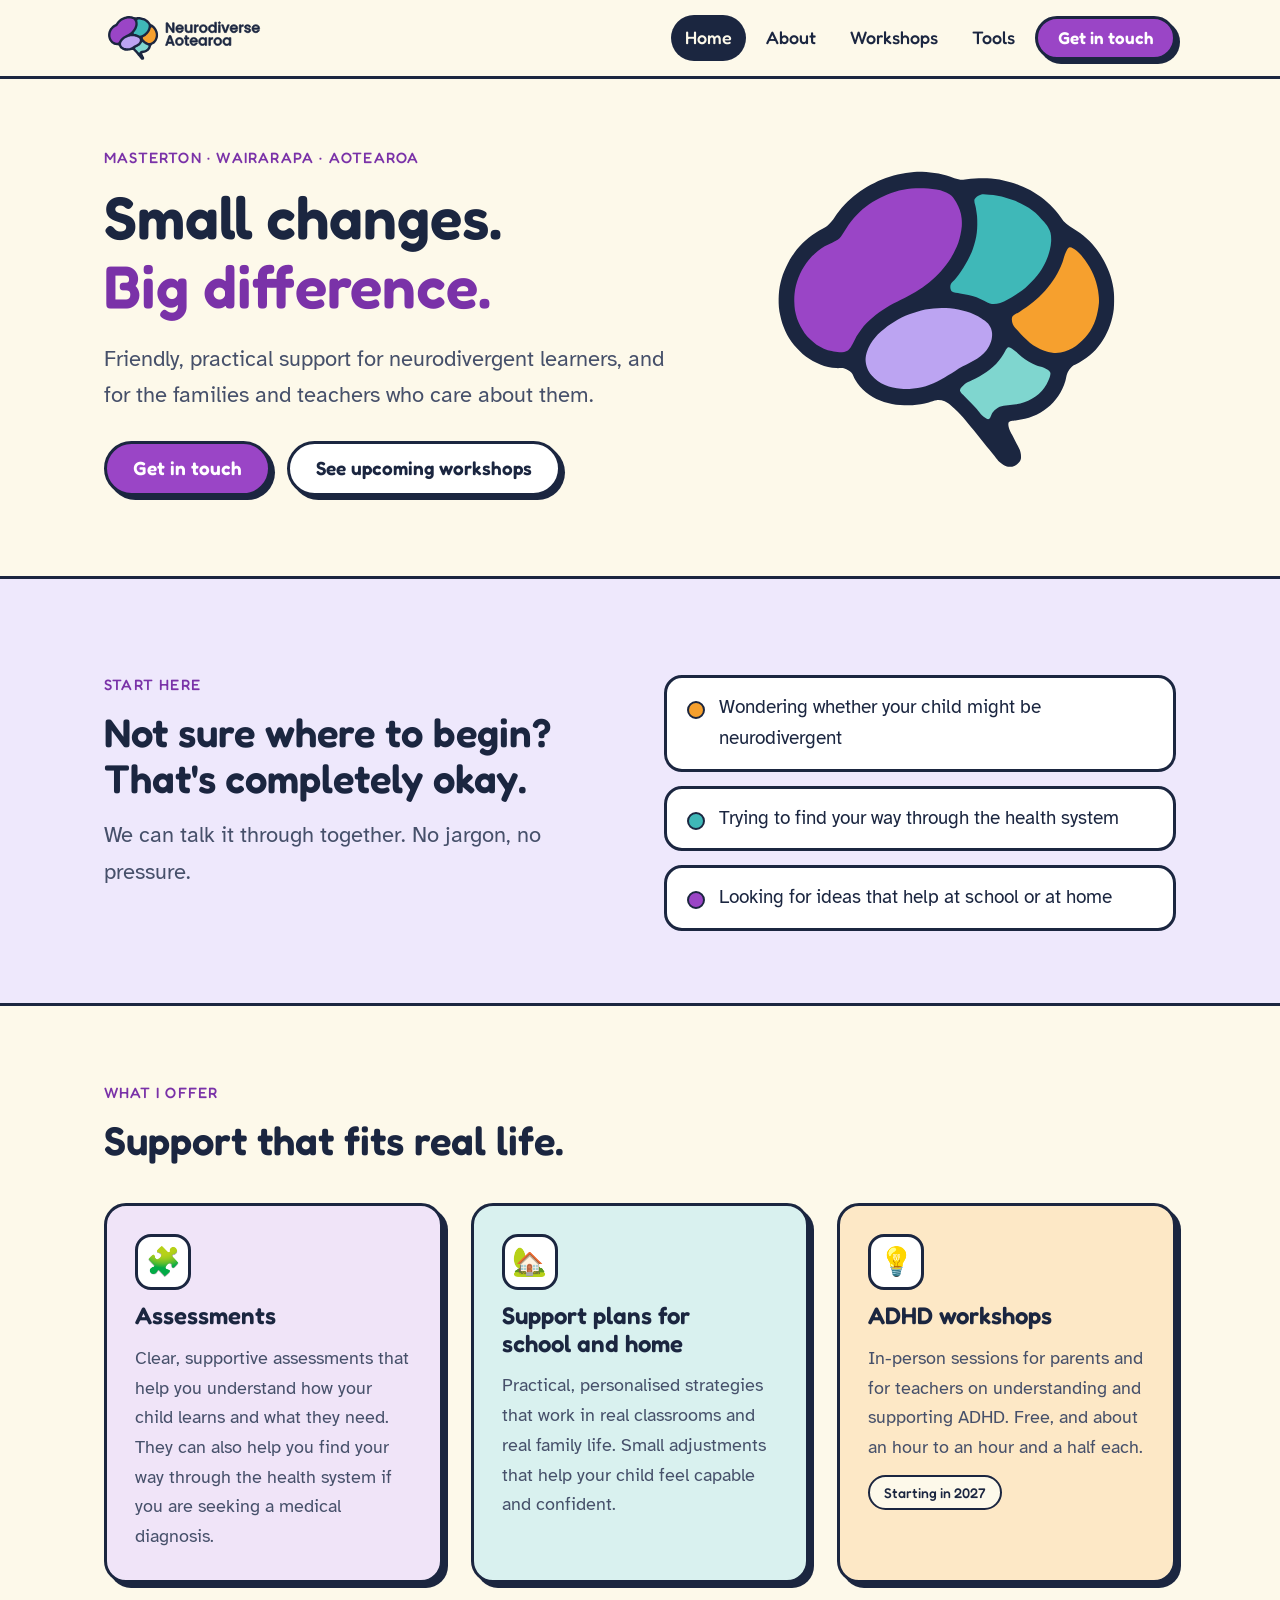
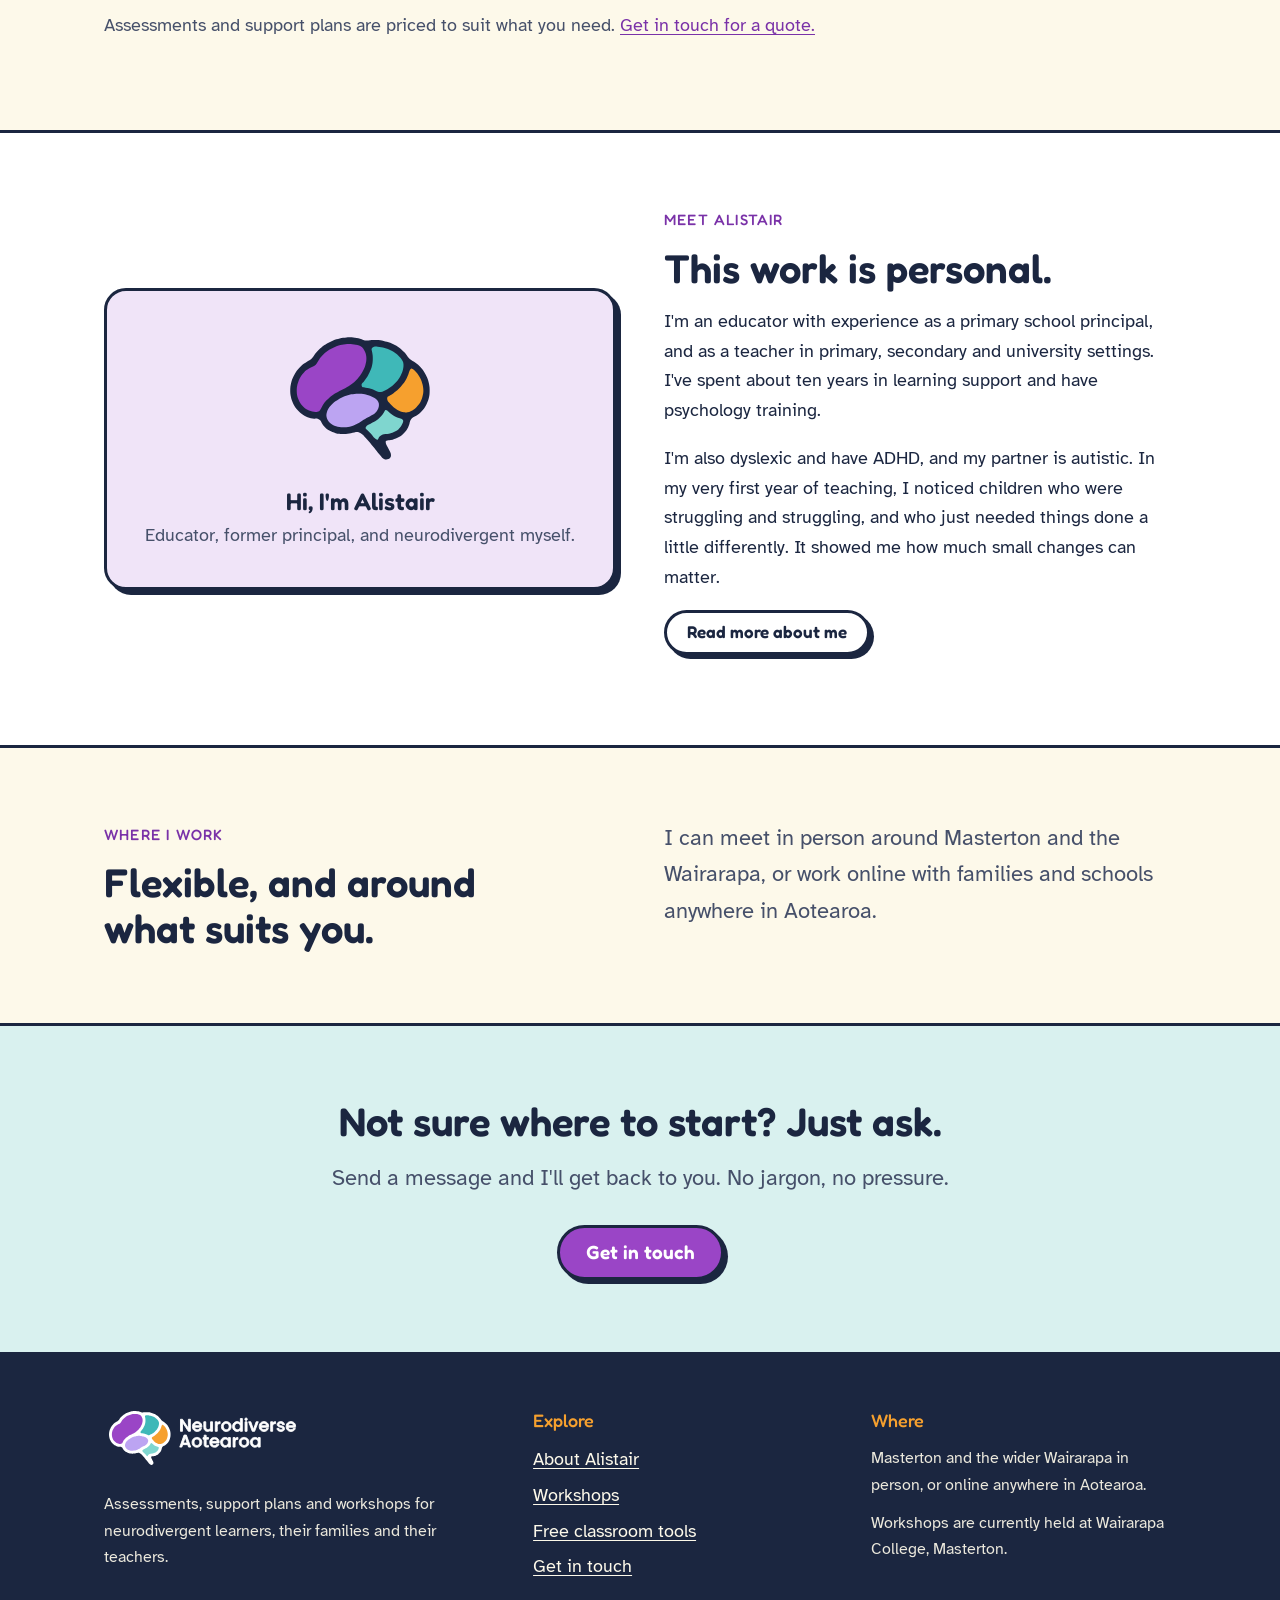
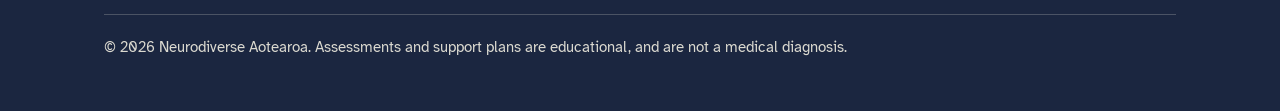
==== commit 855552f3: "Remove hero circles and restyle the tools to match the site Drop the decorative circles behind the l" ====
--- a/index.html
+++ b/index.html
@@ -56,7 +56,6 @@
       </div>
     </div>
     <div class="hero-art" aria-hidden="true">
-      <span class="blob b1"></span><span class="blob b2"></span><span class="blob b3"></span>
       <img src="/assets/icon.svg" alt="">
     </div>
   </div>
--- a/assets/style.css
+++ b/assets/style.css
@@ -128,11 +128,7 @@
 .hero h1 .hl { color: var(--purple-deep); }
 .hero .lede { margin-top: 20px; }
 .hero-art { position: relative; display: grid; place-items: center; }
-.hero-art img { width: 78%; height: auto; position: relative; z-index: 2; }
-.blob { position: absolute; border-radius: 50%; border: var(--border); z-index: 1; }
-.blob.b1 { width: 62%; aspect-ratio: 1; background: var(--teal-soft); top: 2%; left: 2%; }
-.blob.b2 { width: 34%; aspect-ratio: 1; background: var(--orange); right: 6%; top: 8%; }
-.blob.b3 { width: 26%; aspect-ratio: 1; background: var(--lav); left: 8%; bottom: 6%; }
+.hero-art img { width: 84%; max-width: 420px; height: auto; }
 
 /* ---------- Cards ---------- */
 .cards { display: grid; grid-template-columns: repeat(3, 1fr); gap: 28px; margin-top: 40px; }
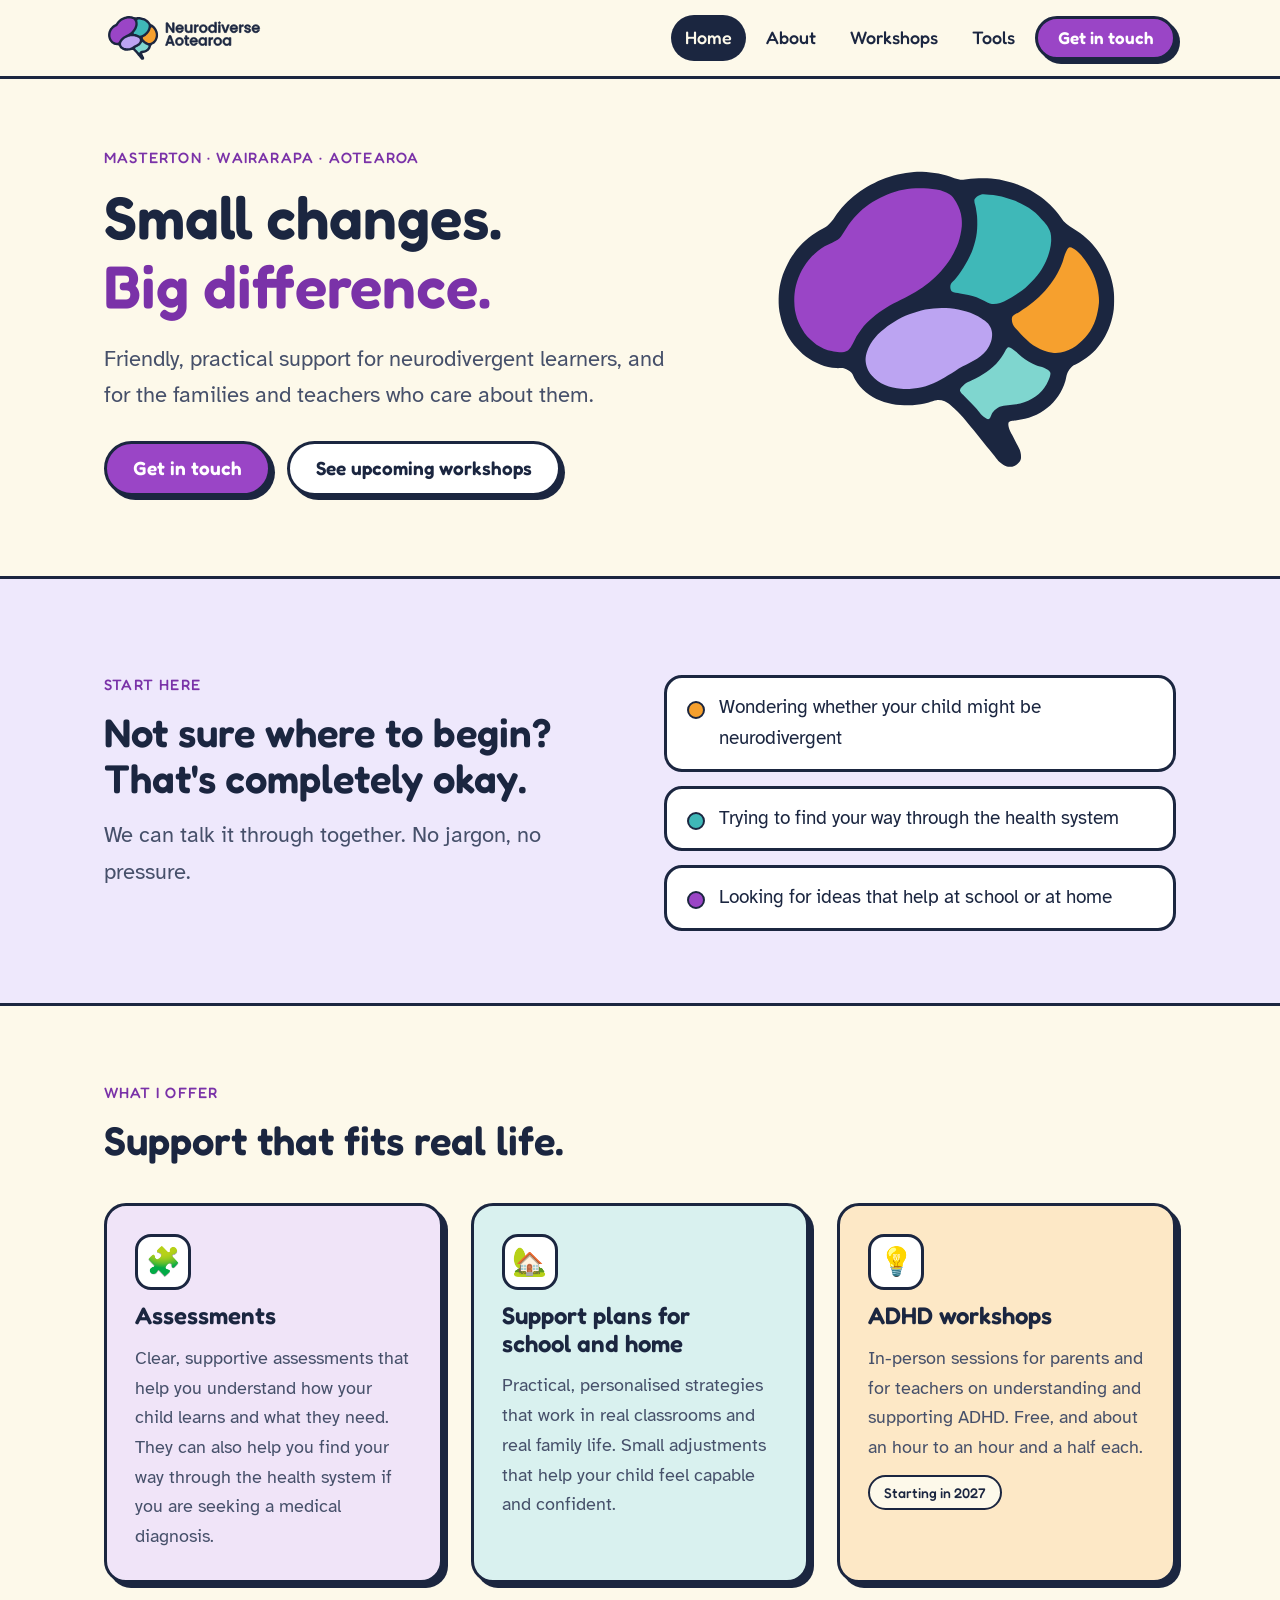
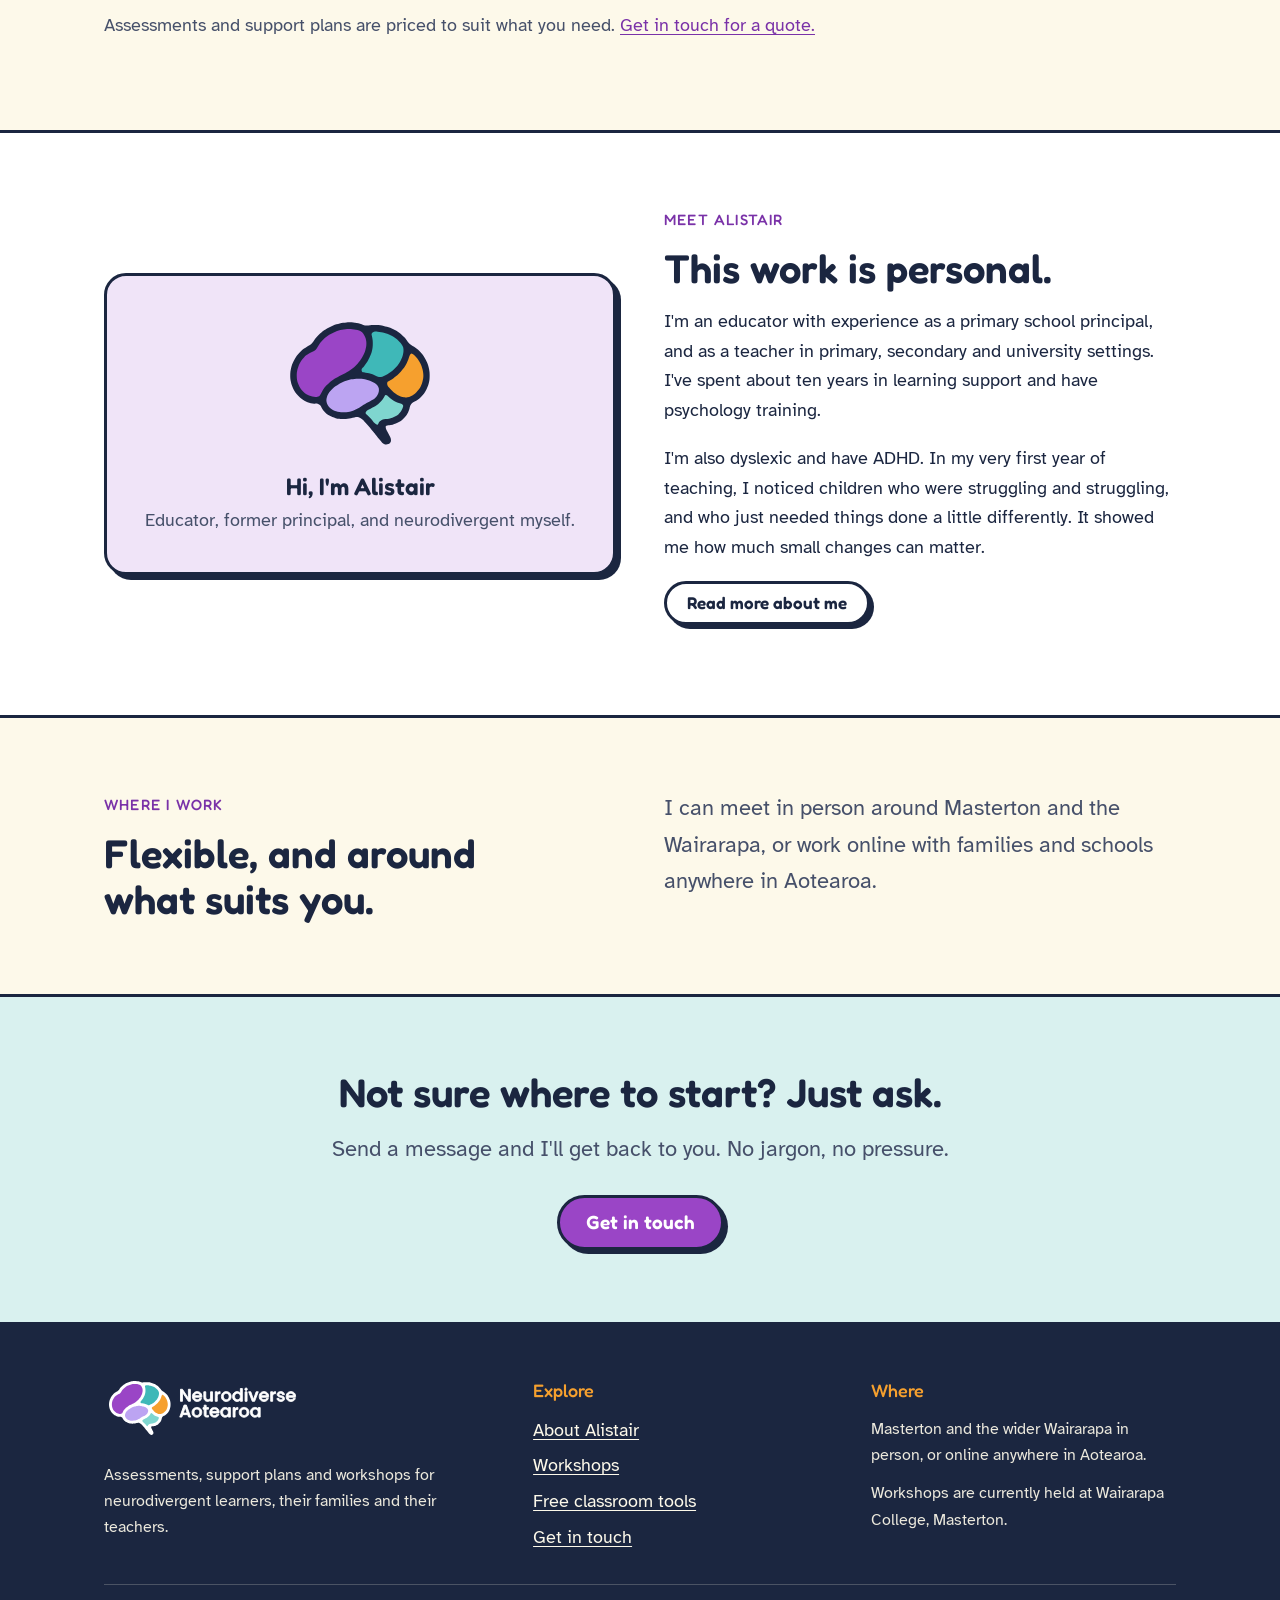
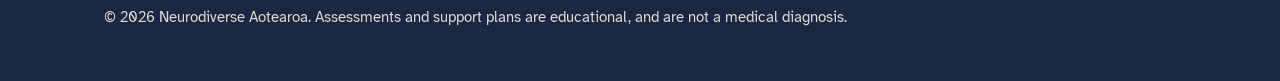
==== commit 55750c1c: "Remove partner mention from the homepage bio The About page keeps the fuller story.  Co-Authored-By:" ====
--- a/index.html
+++ b/index.html
@@ -113,7 +113,7 @@
       <span class="eyebrow">Meet Alistair</span>
       <h2>This work is personal.</h2>
       <p style="margin-top:16px">I'm an educator with experience as a primary school principal, and as a teacher in primary, secondary and university settings. I've spent about ten years in learning support and have psychology training.</p>
-      <p>I'm also dyslexic and have ADHD, and my partner is autistic. In my very first year of teaching, I noticed children who were struggling and struggling, and who just needed things done a little differently. It showed me how much small changes can matter.</p>
+      <p>I'm also dyslexic and have ADHD. In my very first year of teaching, I noticed children who were struggling and struggling, and who just needed things done a little differently. It showed me how much small changes can matter.</p>
       <p><a class="btn btn-secondary btn-sm" href="/about/">Read more about me</a></p>
     </div>
   </div>
